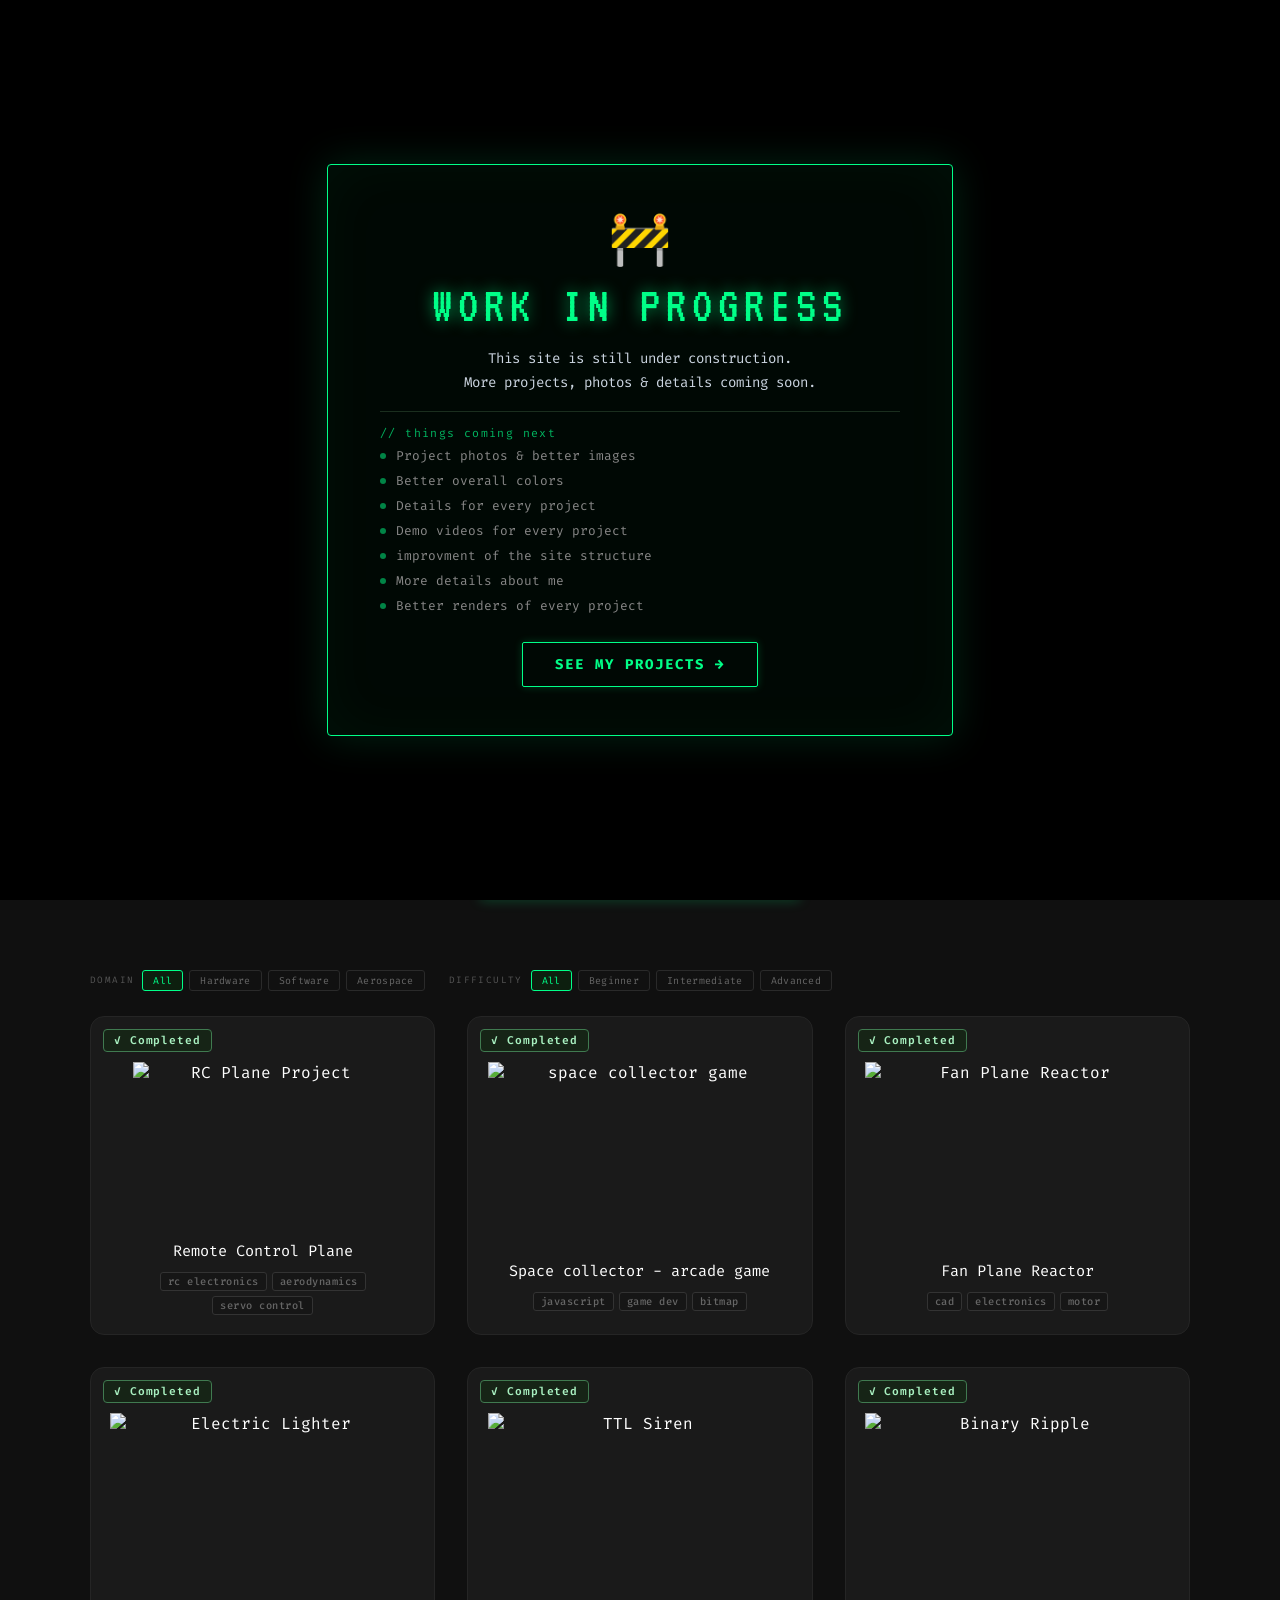
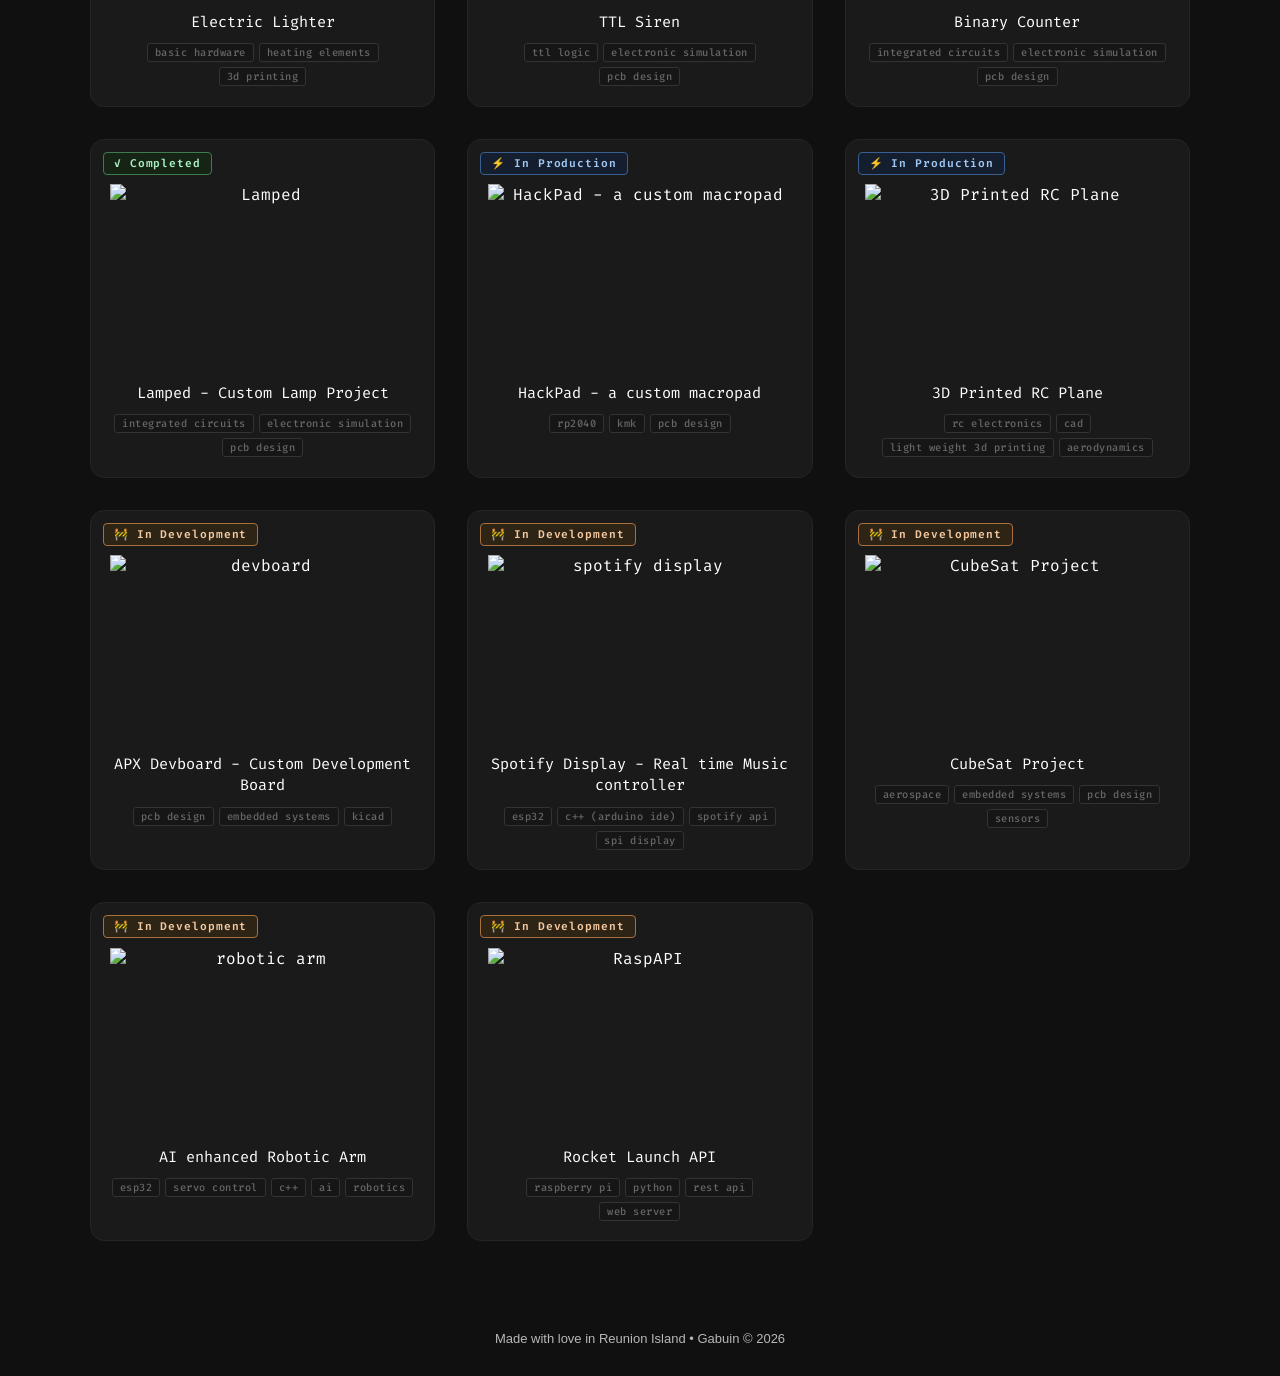
==== index.html @ acbdf1b4 "Add files via upload" ====
<!DOCTYPE html>
<html>
    <head>
        <link rel="icon" type="image/x-icon" href="/favicon.ico">
        <link rel="stylesheet" href="main.css">
        <meta charset="UTF-8">
        <meta name="viewport" content="width=device-width, initial-scale=1.0">
        <title>GABIN TAVERNIER</title>
    </head>
    <body>

        <!-- Binary background effect -->
        <canvas id="binary-canvas"></canvas>

        <!-- Full-page WIP splash -->
        <div id="wip-splash">
            <canvas id="wip-canvas"></canvas>
            <div id="wip-splash-inner">
                <div class="wip-splash-card">
                    <div class="wip-splash-icons">🚧</div>
                    <h1 class="wip-splash-title">Work in progress</h1>
                    <p class="wip-splash-sub" data-i18n="wip-sub">This site is still under construction.<br>More projects, photos &amp; details coming soon.</p>

                    <div id="wip-roadmap">
                        <p class="wip-roadmap-label" data-i18n="wip-roadmap-label">// things coming next</p>
                        <ul class="wip-roadmap-list">
                            <li><span class="wip-roadmap-dot"></span><span data-i18n="wip-r1">Project photos &amp; better images</span></li>
                            <li><span class="wip-roadmap-dot"></span><span data-i18n="wip-r2">Better overall colors</span></li>
                            <li><span class="wip-roadmap-dot"></span><span data-i18n="wip-r3">Details for every project</span></li>
                            <li><span class="wip-roadmap-dot"></span><span data-i18n="wip-r4">Demo videos for every project</span></li>
                            <li><span class="wip-roadmap-dot"></span><span data-i18n="wip-r5">Improvement of the site structure</span></li>
                            <li><span class="wip-roadmap-dot"></span><span data-i18n="wip-r6">More details about me</span></li>
                            <li><span class="wip-roadmap-dot"></span><span data-i18n="wip-r7">Better renders of every project</span></li>
                        </ul>
                    </div>

                    <button id="wip-enter-btn" data-i18n="wip-enter" onclick="document.getElementById('wip-splash').style.display='none'">Enter anyway &rarr;</button>
                </div>
            </div>
        </div>
        <div id="header">
            <!-- Desktop nav -->
            <span id="nav-logo">GABIN TAVERNIER</span>
            <nav id="nav-desktop">
                <a href="index.html" class="nav-link active" data-i18n="nav-projects">Projects</a>
                <a href="about.html" class="nav-link" data-i18n="nav-about">About</a>
                <a href="skills.html" class="nav-link" data-i18n="nav-skills">Skills</a>
            </nav>
            <div id="contact-btn-wrap">
                <a href="contact.html"><button id="contact-btn" data-i18n="nav-contact">Contact</button></a>
                <button class="lang-btn">FR</button>
            </div>
            <!-- Mobile only -->
            <button id="hamburger" aria-label="Menu">
                <span></span>
                <span></span>
                <span></span>
            </button>
            <h1 id="name"> <div>GABIN TAVERNIER</div> </h1>
            <h3 id="description" data-i18n="mobile-subtitle"> Student • Maker • Aerospace Enthusiast </h3>
            <nav id="nav-dropdown">
                <a href="index.html" class="nav-link active" data-i18n="nav-projects">Projects</a>
                <a href="about.html" class="nav-link" data-i18n="nav-about">About</a>
                <a href="skills.html" class="nav-link" data-i18n="nav-skills">Skills</a>
                <a href="contact.html" class="nav-link" data-i18n="nav-contact">Contact</a>
                <button class="lang-btn lang-btn-mobile">FR</button>
            </nav>
        </div>

        <!-- Hero section -->
        <div id="hero">
            <div id="hero-text">
                <span class="greeting" data-i18n="greeting">Hi, I'm</span>
                <h1>Gabin Tavernier</h1>
                <span class="subtitle" data-i18n="hero-subtitle">Student &bull; Maker &bull; Aerospace Enthusiast</span>
            </div>
            <img src="images/prayge.png" alt="me" />
        </div>

        <div id="scroll-down" onclick="document.getElementById('projects').scrollIntoView({behavior:'smooth'})" style="cursor:pointer;">
            <span data-i18n="scroll-down-txt">scroll down</span>
            <svg width="18" height="18" viewBox="0 0 24 24" fill="none" stroke="currentColor" stroke-width="2" stroke-linecap="round" stroke-linejoin="round"><polyline points="6 9 12 15 18 9"/></svg>
        </div>

        <h2 id="projects" data-i18n="projects-title">MY PROJECTS</h2>

        <div id="project-filters">
            <div class="filter-group">
                <span class="filter-label" data-i18n="filter-domain">Domain</span>
                <button class="filter-btn active" data-filter="domain" data-value="all" data-i18n="filter-all">All</button>
                <button class="filter-btn" data-filter="domain" data-value="hardware" data-i18n="filter-hardware">Hardware</button>
                <button class="filter-btn" data-filter="domain" data-value="software" data-i18n="filter-software">Software</button>
                <button class="filter-btn" data-filter="domain" data-value="aerospace" data-i18n="filter-aerospace">Aerospace</button>
            </div>
            <div class="filter-group">
                <span class="filter-label" data-i18n="filter-difficulty">Difficulty</span>
                <button class="filter-btn active" data-filter="difficulty" data-value="all" data-i18n="filter-all">All</button>
                <button class="filter-btn" data-filter="difficulty" data-value="beginner" data-i18n="filter-beginner">Beginner</button>
                <button class="filter-btn" data-filter="difficulty" data-value="intermediate" data-i18n="filter-inter">Intermediate</button>
                <button class="filter-btn" data-filter="difficulty" data-value="advanced" data-i18n="filter-advanced">Advanced</button>
            </div>
        </div>

        <div class="projects-grid">
            <!-- ✓ Completed -->
            <div class="project rc-plane-card" data-key="rc-plane">
                <span class="done-badge" data-i18n="badge-done">✓ Completed</span>
                <img src="images/gabin rc plane.png" alt="RC Plane Project" width="200" height="200" />
                <p data-i18n="proj-rc-plane">Remote Control Plane</p>
            </div>
            <div class="project space-collector" data-key="space-collector">
                <span class="done-badge" data-i18n="badge-done">✓ Completed</span>
                <img src="images/sprig.png" alt="space collector game" width="300" height="200" />
                <p data-i18n="proj-space">Space collector - arcade game</p>
            </div>
            <div class="project" data-key="fan-reactor">
                <span class="done-badge" data-i18n="badge-done">✓ Completed</span>
                <img src="images/fan plane reactor.png" alt="Fan Plane Reactor" width="200" height="200" />
                <p data-i18n="proj-fan">Fan Plane Reactor</p>
            </div>
            <div class="project electric-lighter" data-key="electric-lighter">
                <span class="done-badge" data-i18n="badge-done">✓ Completed</span>
                <img src="images/el.png" alt="Electric Lighter" width="200" height="200" />
                <p data-i18n="proj-lighter">Electric Lighter</p>
            </div>
            <div class="project ttl-siren" data-key="ttl-siren">
                <span class="done-badge" data-i18n="badge-done">✓ Completed</span>
                <img src="images/TTL.png" alt="TTL Siren" width="200" height="200" />
                <p data-i18n="proj-ttl">TTL Siren</p>
            </div>
            <div class="project binary" data-key="binary">
                <span class="done-badge" data-i18n="badge-done">✓ Completed</span>
                <img src="images/binary.png" alt="Binary Ripple" width="200" height="200" />
                <p data-i18n="proj-binary">Binary Ripple</p>
            </div>
            <div class="project lamped" data-key="lamped">
                <span class="done-badge" data-i18n="badge-done">✓ Completed</span>
                <img src="images/LAMPED.png" alt="Lamped" width="200" height="200" />
                <p data-i18n="proj-lamped">Lamped</p>
            </div>
            <!-- ⚡ In Production -->
            <div class="project hackpad" data-key="hackpad">
                <span class="prod-badge" data-i18n="badge-prod">⚡ In Production</span>
                <img src="images/rendu hackpad rbg.png" alt="HackPad - a custom macropad" width="230" height="160" />
                <p data-i18n="proj-hackpad">HackPad - a custom macropad</p>
            </div>
            <div class="project rc-plane-3d" data-key="3d-rc-plane">
                <span class="prod-badge" data-i18n="badge-prod">⚡ In Production</span>
                <img src="images/3D plane.png" alt="3D Printed RC Plane" width="200" height="200" />
                <p data-i18n="proj-3dplane">3D Printed RC Plane</p>
            </div>
            <!-- 🚧 In Development -->
            <div class="project devboard" data-key="apx-devboard">
                <span class="wip-badge" data-i18n="badge-wip">🚧 In Development</span>
                <img src="images/devboard.png" alt="devboard" width="220" height="150" />
                <p data-i18n="proj-devboard">APX Devboard - Custom Development Board</p>
            </div>
            <div class="project display" data-key="spotify-display">
                <span class="wip-badge" data-i18n="badge-wip">🚧 In Development</span>
                <img src="images/display.png" alt="spotify display" width="250" height="160" />
                <p data-i18n="proj-display">Spotify Display - Real time Music controller</p>
            </div>
            <div class="project cubesat" data-key="cubesat">
                <span class="wip-badge" data-i18n="badge-wip">🚧 In Development</span>
                <img src="images/cubesat.png" alt="CubeSat Project" width="270" height="270" />
                <p data-i18n="proj-cubesat">CubeSat Project</p>
            </div>
            <div class="project robotic-arm" data-key="robotic-arm">
                <span class="wip-badge" data-i18n="badge-wip">🚧 In Development</span>
                <img src="images/arm.png" alt="robotic arm" width="200" height="200" />
                <p data-i18n="proj-robotic-arm">AI enhanced Robotic Arm</p>
            </div>
            <div class="project raspapi" data-key="launch-api">
                <span class="wip-badge" data-i18n="badge-wip">🚧 In Development</span>
                <img src="images/raspapi.png" alt="RaspAPI" width="200" height="200" />
                <p data-i18n="proj-launchapi">Rocket Launch API</p>
            </div>
            

        </div>

        <!-- Fenêtre modale projet -->
        <div id="modal-bg" class="modal-bg" style="display:none;">
            <div class="modal" id="modal-content">
                <button class="modal-close" id="modal-close" aria-label="Fermer">&times;</button>
                <div id="modal-body">
                    <!-- Le contenu du projet s'affichera ici -->
                </div>
            </div>
        </div>

       <script src="script.js" defer></script> 
<footer style="
  margin-top: 60px;
  padding: 30px 20px;
  text-align: center;
  font-family: -apple-system, BlinkMacSystemFont, 'Segoe UI', sans-serif;
  font-size: 13px;
  color: rgba(255, 255, 255, 0.7);
">
  <p style="margin: 0;">
    Made with love in Reunion Island • Gabuin © 2026
  </p>
</footer>
    </body>
</html>
---- main.css ----
@import url('https://fonts.googleapis.com/css2?family=VT323&family=Fira+Code:wght@300..700&family=Share+Tech+Mono&display=swap');

/* ── Blinking cursor effect ── */
@keyframes blink {
    0%, 100% { opacity: 1; }
    50%       { opacity: 0; }
}

#hero-text .greeting::after {
    content: '_';
    display: inline-block;
    color: #00ff88;
    animation: blink 1.1s step-end infinite;
    margin-left: 2px;
}

html {
    margin: 0;
    padding: 0;
}

#binary-canvas {
    position: fixed;
    inset: 0;
    width: 100%;
    height: 100%;
    pointer-events: none;
    z-index: -1;
}

/* ── WIP Full-page Splash ── */
#wip-splash {
    position: fixed;
    inset: 0;
    z-index: 9999;
    background: #000000;
    display: flex;
    align-items: center;
    justify-content: center;
    overflow: hidden;
}

#wip-canvas {
    position: absolute;
    inset: 0;
    width: 100%;
    height: 100%;
    opacity: 0.35;
    pointer-events: none;
}

#wip-splash-inner {
    width: 100%;
    height: 100%;
    display: flex;
    align-items: center;
    justify-content: center;
    position: relative;
    z-index: 1;
}

.wip-splash-card {
    background: rgba(0, 10, 5, 0.88);
    border: 1px solid #00ff88;
    border-radius: 4px;
    padding: 48px 52px;
    max-width: 520px;
    width: 88vw;
    text-align: center;
    box-shadow: 0 0 40px rgba(0, 255, 136, 0.15), inset 0 0 60px rgba(0, 255, 136, 0.04);
    display: flex;
    flex-direction: column;
    align-items: center;
    gap: 16px;
    margin: auto;
}

.wip-splash-icons {
    font-size: 3.2rem;
    line-height: 1;
}

.wip-splash-title {
    font-family: 'VT323', monospace;
    font-size: 3.2rem;
    font-weight: 400;
    color: #00ff88;
    text-transform: uppercase;
    letter-spacing: 6px;
    margin: 0;
    text-shadow: 0 0 16px rgba(0, 255, 136, 0.6);
}

.wip-splash-sub {
    font-family: 'Fira Code', monospace;
    font-size: 0.88rem;
    color: #cbd5e1;
    line-height: 1.7;
    margin: 0;
}

#wip-enter-btn {
    margin-top: 12px;
    padding: 12px 32px;
    background: transparent;
    color: #00ff88;
    border: 1px solid #00ff88;
    border-radius: 2px;
    font-family: 'Fira Code', monospace;
    font-size: 0.88rem;
    font-weight: 700;
    cursor: pointer;
    letter-spacing: 2px;
    text-transform: uppercase;
    transition: background 0.15s, color 0.15s, box-shadow 0.15s;
    box-shadow: 0 0 8px rgba(0, 255, 136, 0.2);
}


#wip-enter-btn:hover {
    background: rgba(0, 255, 136, 0.1);
    box-shadow: 0 0 16px rgba(0, 255, 136, 0.4);
}

#wip-roadmap-btn {
    background: transparent;
    color: #444444;
    border: none;
    font-family: 'Fira Code', monospace;
    font-size: 0.78rem;
    cursor: pointer;
    letter-spacing: 0.05em;
    padding: 0;
    transition: color 0.15s;
}

#wip-roadmap-btn:hover {
    color: #00ff88;
}

#wip-roadmap {
    display: block;
    width: 100%;
    border-top: 1px solid #1a2e1e;
    padding-top: 14px;
}

.wip-roadmap-list {
    list-style: none;
    padding: 0;
    margin: 0;
    text-align: left;
    display: flex;
    flex-direction: column;
    gap: 8px;
}

.wip-roadmap-label {
    font-family: 'Fira Code', monospace;
    font-size: 0.72rem;
    color: #00ff88;
    letter-spacing: 0.12em;
    margin: 0 0 6px;
    text-align: left;
    width: 100%;
    opacity: 0.7;
}

.wip-roadmap-list li {
    font-family: 'Fira Code', monospace;
    font-size: 0.8rem;
    color: #888888;
    display: flex;
    align-items: center;
    gap: 10px;
}

.wip-roadmap-dot {
    width: 6px;
    height: 6px;
    border-radius: 50%;
    background: #00ff88;
    opacity: 0.5;
    flex-shrink: 0;
}

/* Legend button */
#legend-btn {
    position: fixed;
    bottom: 20px;
    right: 20px;
    width: 36px;
    height: 36px;
    border-radius: 50%;
    background: #2a2a2a;
    color: #fff;
    font-size: 1rem;
    font-weight: 700;
    border: none;
    cursor: pointer;
    box-shadow: 0 4px 12px rgba(0, 0, 0, 0.4);
    z-index: 100;
    transition: background 0.2s;
}

#legend-btn:hover {
    background: #333333;
}

#legend-popup {
    display: none;
    position: fixed;
    bottom: 66px;
    right: 20px;
    background: #1a1a1a;
    border-radius: 12px;
    box-shadow: 0 8px 24px rgba(0,0,0,0.6);
    padding: 14px 18px;
    z-index: 100;
    text-align: left;
    min-width: 230px;
    border: 1px solid #2a2a2a;
}

#legend-popup.open {
    display: block;
}

#legend-popup p {
    margin: 6px 0;
    display: flex;
    align-items: center;
    gap: 10px;
    color: #cccccc;
    font-size: 0.88rem;
    font-weight: 500;
}

#legend-popup .done-badge,
#legend-popup .prod-badge,
#legend-popup .wip-badge,
#modal-body .done-badge,
#modal-body .prod-badge,
#modal-body .wip-badge {
    position: static;
    box-shadow: none;
    flex-shrink: 0;
}

body {
    text-align: center;
    background: #101010;
    color: #ffffff;
    min-height: 100vh;
    margin: 0;
    padding-top: 80px;
    box-sizing: border-box;
    font-family: 'Fira Code', 'Courier New', monospace;
}

h1 {
    color: #ffffff;
    margin: 0;
    padding: 0;
    font-family: 'VT323', monospace;
    font-weight: 700;
    letter-spacing: -0.5px;
    font-size: 1.7rem;
}

#links {
    color: #aaaaaa;
    font-size: 0.95rem;
    text-align: center;
    margin: 0 15px;
    font-weight: 500;
}

#coming {
    color: #666666;
}

ul {
    list-style-position: outside;
    margin: 0 auto;
    width: fit-content;
}

#links a {
    margin: 0 16px;
    text-decoration: none;
    color: #aaaaaa;
    transition: color 0.2s;
    font-weight: 500;
}

#links a:hover {
    color: #ffffff;
}

#name {
    line-height: 1;
    margin: 0;
    padding: 8px 0 0 0;
    color: #00ff88;
    font-family: 'VT323', monospace;
    font-weight: 700;
    font-size: 1.5rem;
    letter-spacing: -1px;
    display: none;
    text-shadow: 0 0 8px rgba(0, 255, 136, 0.4);
}

#description {
    margin-top: 0.2em;
    margin-bottom: 0.3em;
    color: #888888;
    font-weight: 500;
    font-size: 0.95rem;
    display: none;
}

#projects {
    line-height: 1.5;
    margin-top: 0.4em;
    margin-bottom: 0.8em;
    color: #00ff88;
    font-weight: 400;
    font-size: 4rem;
    font-family: 'VT323', monospace;
    letter-spacing: 3px;
    text-decoration: underline;
    text-shadow: 0 0 12px rgba(0, 255, 136, 0.3);
    text-align: center;
    width: 100%;
    position: relative;
    z-index: 2;
}

#bottom {
    position: fixed;
    bottom: 0;
    left: 0;
    right: 0;
    background: #101010;
    z-index: 10;
    padding: 10px 0;
    box-shadow: 0 -2px 10px rgba(0, 0, 0, 0.4);
    border-top: 1px solid #1e1e1e;
}

#header {
    position: fixed;
    top: 0;
    left: 0;
    right: 0;
    width: 100%;
    z-index: 10;
    background: #101010;
    border-bottom: 1px solid #1e1e1e;
    display: flex;
    align-items: center;
    justify-content: space-between;
    padding: 14px 60px;
    box-sizing: border-box;
}

/* Hamburger button — mobile only */
#hamburger {
    display: none;
    position: absolute;
    top: 50%;
    left: 18px;
    transform: translateY(-50%);
    background: none;
    border: none;
    cursor: pointer;
    flex-direction: column;
    gap: 5px;
    padding: 6px;
    z-index: 20;
    border-radius: 6px;
    transition: background 0.2s;
}

#hamburger:hover {
    background: rgba(255, 255, 255, 0.08);
}

#hamburger span {
    display: block;
    width: 22px;
    height: 2.5px;
    background: #ffffff;
    border-radius: 2px;
    transition: transform 0.25s, opacity 0.2s;
}

/* Hamburger animation when open */
#hamburger.open span:nth-child(1) {
    transform: translateY(7.5px) rotate(45deg);
}

#hamburger.open span:nth-child(2) {
    opacity: 0;
}

#hamburger.open span:nth-child(3) {
    transform: translateY(-7.5px) rotate(-45deg);
}

/* Dropdown menu */
#nav-dropdown {
    display: none;
    flex-direction: column;
    position: absolute;
    top: 100%;
    left: 12px;
    background: #1a1a1a;
    border-radius: 10px;
    box-shadow: 0 8px 24px rgba(0, 0, 0, 0.6);
    padding: 8px 0;
    min-width: 180px;
    z-index: 30;
    border: 1px solid #2a2a2a;
}

#nav-dropdown.open {
    display: flex;
}

.nav-link {
    text-decoration: none;
    color: #aaaaaa;
    font-weight: 500;
    font-size: 0.9rem;
    padding: 10px 20px;
    transition: background 0.2s, color 0.2s;
    font-family: 'Fira Code', monospace;
}

.nav-link:hover {
    background: rgba(255, 255, 255, 0.06);
    color: #ffffff;
}

.nav-link.active {
    background: rgba(255, 255, 255, 0.06);
    color: #ffffff;
    font-weight: 700;
}

/* Page content (about, contact) */
.page-content {
    max-width: 1100px;
    margin: 0 auto;
    padding: 2rem 2.5rem;
}

.about-section {
    text-align: left;
    color: #cccccc;
    font-size: 1.05rem;
    line-height: 1.7;
}

.about-section a {
    color: #7dd3fc;
    text-decoration: none;
    font-weight: 500;
}

.about-section a:hover {
    text-decoration: underline;
}

.contact-list {
    list-style: none;
    padding: 0;
    text-align: left;
}

.contact-list li {
    margin-bottom: 0.8em;
    font-size: 1.05rem;
    color: #cccccc;
}

.projects-grid {
    display: grid;
    grid-template-columns: repeat(auto-fill, minmax(280px, 1fr));
    gap: 2rem;
    margin: 20px auto;
    max-width: 1100px;
    padding: 0 2rem;
    align-items: stretch;
    position: relative;
    z-index: 2;
}

/* ── Project filters ── */
#project-filters {
    display: flex;
    flex-wrap: wrap;
    gap: 14px 24px;
    margin: 0 auto 1.6rem;
    max-width: 1100px;
    padding: 0 2rem;
    align-items: center;
    position: relative;
    z-index: 2;
}

.filter-group {
    display: flex;
    align-items: center;
    gap: 6px;
    flex-wrap: wrap;
}

.filter-label {
    font-size: 0.58rem;
    text-transform: uppercase;
    letter-spacing: 0.15em;
    color: #555;
    font-family: 'Fira Code', monospace;
    margin-right: 2px;
    flex-shrink: 0;
}

.filter-btn {
    font-family: 'Fira Code', monospace;
    font-size: 0.62rem;
    padding: 3px 10px;
    border-radius: 3px;
    border: 1px solid #2a2a2a;
    background: #111;
    color: #666;
    cursor: pointer;
    transition: background 0.15s, color 0.15s, border-color 0.15s;
    letter-spacing: 0.3px;
}

.filter-btn:hover {
    background: #1a1a1a;
    color: #aaa;
    border-color: #444;
}

.filter-btn.active {
    background: #0d1f0f;
    color: #00ff88;
    border-color: #00ff88;
}

.project.hidden-by-filter {
    display: none;
}

@media (max-width: 600px) {
    .projects-grid {
        padding: 0 1rem;
    }
    
    #name {
        font-size: 2rem;
    }
    
    #projects {
        font-size: 1.5rem;
    }
}

.project {
    display: flex;
    flex-direction: column;
    align-items: center;
    text-align: center;
    width: 100%;
    background: #1a1a1a;
    padding: 1.2rem;
    padding-top: 2.8rem;
    border-radius: 14px;
    transition: all 0.2s ease;
    cursor: pointer;
    border: 1px solid #252525;
    box-sizing: border-box;
    position: relative;
}

.project:hover {
    transform: translateY(-4px);
    background: #212121;
    border-color: #333333;
}

.wip-badge {
    position: absolute;
    top: 12px;
    left: 12px;
    background: #2e2416;
    color: #f5c9a0;
    border: 1px solid #a87040;
    font-size: 0.7rem;
    font-weight: 600;
    padding: 3px 10px;
    border-radius: 4px;
    letter-spacing: 0.08em;
    font-family: 'Fira Code', monospace;
    pointer-events: none;
}

.done-badge {
    position: absolute;
    top: 12px;
    left: 12px;
    background: #162416;
    color: #a8f0c0;
    border: 1px solid #407a50;
    font-size: 0.7rem;
    font-weight: 600;
    padding: 3px 10px;
    border-radius: 4px;
    letter-spacing: 0.08em;
    font-family: 'Fira Code', monospace;
    pointer-events: none;
}

.prod-badge {
    position: absolute;
    top: 12px;
    left: 12px;
    background: #141e2e;
    color: #a0c8f5;
    border: 1px solid #3a6090;
    font-size: 0.7rem;
    font-weight: 600;
    padding: 3px 10px;
    border-radius: 4px;
    letter-spacing: 0.08em;
    font-family: 'Fira Code', monospace;
    pointer-events: none;
}

.project img {
    display: block;
    margin-left: auto;
    margin-right: auto;
    margin-top: 0;
    margin-bottom: 0.8rem;
    width: 100%;
    height: 180px;
    object-fit: contain;
    object-position: center center;
    transition: transform 0.2s ease;
}

.rc-plane-card img {
    width: 85%;
    height: 160px;
}

.project p {
    font-size: 0.88rem;
    font-weight: 400;
    color: #ffffff;
    margin: 6px 0 0;
    line-height: 1.4;
    font-family: 'Fira Code', monospace;
}

.project:hover img {
    transform: scale(1.05);
}

.project h3 {
    font-size: 1.1rem;
    font-weight: 600;
    color: #ffffff;
    margin: 0;
    font-family: 'Fira Code', monospace;
}

.project p {
    font-size: 0.95rem;
    font-weight: 400;
    color: #ffffff;
    margin: 6px 0 0;
    line-height: 1.4;
    font-family: 'Fira Code', monospace;
}

.proj-subtitle {
    display: block;
    font-size: 0.6rem;
    color: #555;
    font-family: 'Fira Code', monospace;
    margin-top: 4px;
    letter-spacing: 0.3px;
    line-height: 1.5;
}

/* Style de la modale */
.modal-bg {
    position: fixed;
    top: 0;
    left: 0;
    right: 0;
    bottom: 0;
    background: rgba(0, 0, 0, 0.5);
    z-index: 1000;
    display: flex;
    align-items: center;
    justify-content: center;
    transition: opacity 0.2s;
}

.modal {
    background: #1a1a1a;
    border-radius: 18px;
    box-shadow: 0 8px 48px rgba(0, 0, 0, 0.8);
    padding: 32px 28px;
    max-width: 480px;
    width: 92vw;
    max-height: 82vh;
    overflow: auto;
    position: relative;
    min-width: 280px;
    border: 1px solid #2a2a2a;
    text-align: center;
}

#modal-body h2 {
    font-family: 'VT323', monospace;
    font-size: 2rem;
    font-weight: 400;
    color: #00ff88;
    margin: 8px 0 12px;
    line-height: 1.3;
    letter-spacing: 2px;
}

#modal-body p {
    font-family: 'Fira Code', monospace;
    font-size: 0.92rem;
    color: #aaaaaa;
    line-height: 1.75;
    margin: 0 0 4px;
}

.modal-close {
    position: absolute;
    top: 12px;
    right: 18px;
    font-size: 2rem;
    color: #b32121;
    background: none;
    border: none;
    cursor: pointer;
    z-index: 10;
    transition: color 0.15s;
}

.modal-close:hover {
    color: #772626;
}

/* ── Skills page ── */
.skills-grid {
    display: grid;
    grid-template-columns: repeat(auto-fill, minmax(280px, 1fr));
    gap: 24px;
    margin-top: 2.5rem;
    max-width: 1100px;
    margin-left: auto;
    margin-right: auto;
}

.skills-row {
    display: contents;
}

.skill-card {
    --accent: #666;
    background: #131313;
    border: 1px solid #222;
    border-top: 3px solid var(--accent);
    border-radius: 12px;
    padding: 1.8rem 2rem 1.6rem;
    text-align: left;
    position: relative;
    transition: transform 0.2s ease, border-color 0.2s ease, box-shadow 0.2s ease;
}

.skill-card:hover {
    transform: translateY(-4px);
    border-color: var(--accent);
    box-shadow: 0 8px 32px rgba(0, 0, 0, 0.5), 0 0 20px color-mix(in srgb, var(--accent) 15%, transparent);
}

.skill-card-icon {
    font-size: 1.6rem;
    margin-bottom: 8px;
    line-height: 1;
}

.skill-card-title {
    font-family: 'VT323', monospace;
    font-size: 1.6rem;
    letter-spacing: 2px;
    color: var(--accent);
    margin-bottom: 6px;
}

.skill-card-subtitle {
    font-family: 'Fira Code', monospace;
    font-size: 0.62rem;
    color: #555;
    letter-spacing: 0.06em;
    margin-bottom: 18px;
}

.skill-section {
    display: flex;
    align-items: flex-start;
    gap: 14px;
    margin-top: 18px;
}

.skill-section-label {
    font-size: 0.56rem;
    text-transform: uppercase;
    letter-spacing: 0.15em;
    color: #555;
    min-width: 72px;
    padding-top: 4px;
    font-family: 'Fira Code', monospace;
    flex-shrink: 0;
}

.skill-card .tags-list {
    justify-content: flex-start;
    margin-top: 0;
    gap: 7px;
    row-gap: 8px;
}

/* Per-card accent colors */
.skill-card--prog   { --accent: #818cf8; }
.skill-card--hw     { --accent: #34d399; }
.skill-card--pcb    { --accent: #38bdf8; }
.skill-card--soft   { --accent: #fbbf24; }
.skill-card--domain { --accent: #fb923c; }

/* Tags inside skill cards — colored per card */
.skill-card .tag {
    background: #1a1a1a;
    border-radius: 6px;
    font-size: 0.68rem;
    padding: 4px 10px;
    border: 1px solid #2a2a2a;
    color: #bbb;
    transition: border-color 0.15s, color 0.15s;
}

.skill-card:hover .tag {
    border-color: #333;
}

.skill-card--prog   .tag { background: #18173a; color: #a5b4fc; border-color: #2a2856; }
.skill-card--hw     .tag { background: #0c2a1f; color: #6ee7b7; border-color: #1a3d2e; }
.skill-card--pcb    .tag { background: #0c2038; color: #7dd3fc; border-color: #163050; }
.skill-card--soft   .tag { background: #2e2308; color: #fcd34d; border-color: #3d3010; }
.skill-card--domain .tag { background: #2c1a04; color: #fdba74; border-color: #3e260a; }

/* Gray tags inherit muted accent per card */
.skill-card--prog   .tag--gray { background: #14132e; color: #6366f1; border-color: #252350; }
.skill-card--hw     .tag--gray { background: #091e16; color: #34d399; border-color: #153528; }
.skill-card--pcb    .tag--gray { background: #091828; color: #38bdf8; border-color: #122640; }
.skill-card--soft   .tag--gray { background: #201904; color: #d97706; border-color: #33280a; }
.skill-card--domain .tag--gray { background: #201200; color: #f97316; border-color: #301d06; }

/* ── Tags ── */
.tags-list {
    display: flex;
    flex-wrap: wrap;
    gap: 5px;
    justify-content: center;
    margin-top: 10px;
}

#modal-body .tags-list {
    justify-content: center;
    margin-top: 12px;
    margin-bottom: 2px;
}

.tag {
    font-size: 0.65rem;
    font-weight: 500;
    padding: 2px 7px;
    border-radius: 3px;
    letter-spacing: 0.5px;
    white-space: nowrap;
    font-family: 'Fira Code', monospace;
    text-transform: lowercase;
}

.tag-lang   { background: #161616; border: 1px solid #333; color: #666; }
.tag-hw     { background: #161616; border: 1px solid #333; color: #666; }
.tag-fab    { background: #161616; border: 1px solid #333; color: #666; }
.tag-tool   { background: #161616; border: 1px solid #333; color: #666; }
.tag-domain { background: #161616; border: 1px solid #333; color: #666; }

/* ── Progress bar (in modal) ── */
.progress-section {
    margin-top: 16px;
    padding-top: 14px;
    border-top: 1px solid #2a2a2a;
}

.progress-label {
    display: flex;
    justify-content: center;
    gap: 8px;
    font-size: 0.82rem;
    font-weight: 600;
    color: #cccccc;
    margin-bottom: 6px;
    font-family: 'Fira Code', monospace;
}

.progress-pct {
    color: #7dd3fc;
    font-weight: 700;
}

.progress-track {
    width: 100%;
    height: 8px;
    background: #2a2a2a;
    border-radius: 99px;
    overflow: hidden;
}

.progress-fill {
    height: 100%;
    background: linear-gradient(90deg, #1c5a7c, #7dd3fc);
    border-radius: 99px;
    transition: width 0.6s ease;
}

.progress-steps {
    display: flex;
    flex-wrap: wrap;
    gap: 6px;
    margin-top: 10px;
    justify-content: center;
}

.progress-step {
    font-size: 0.70rem;
    font-weight: 600;
    padding: 3px 10px;
    border-radius: 12px;
    font-family: 'Fira Code', monospace;
}

.step-done    { background: #1a3020; color: #86efac; }
.step-current { background: #1c5a7c; color: #fff; }
.step-todo    { background: #2a2a2a; color: #666; }

/* ── Modal: images, video, links ── */
.modal-images {
    display: flex;
    flex-direction: column;
    gap: 0px;
    margin: 22px 0 4px;
    align-items: center;
}

.modal-thumb {
    width: auto;
    max-width: 100%;
    max-height: 360px;
    object-fit: cover;
    border-radius: 10px;
    border: none;
    box-shadow: none;
}

.modal-thumb-square {
    width: min(60vw, 300px);
    aspect-ratio: 1 / 1;
    object-position: center;
}

.modal-video {
    margin: 14px 0 4px;
    border-radius: 12px;
    overflow: hidden;
    background: #000;
    max-width: 100%;
}

.modal-video iframe,
.modal-video video {
    display: block;
    width: 100%;
    aspect-ratio: 16 / 9;
    border: none;
    border-radius: 12px;
}

.modal-video-portrait {
    max-width: 220px;
    margin-left: auto;
    margin-right: auto;
}

.modal-video-portrait iframe,
.modal-video-portrait video {
    aspect-ratio: 9 / 16;
}

.modal-links-section {
    display: flex;
    flex-wrap: wrap;
    justify-content: center;
    gap: 8px;
    margin: 14px 0 4px;
}

.modal-link {
    display: inline-flex;
    align-items: center;
    gap: 7px;
    font-size: 0.82rem;
    font-weight: 600;
    padding: 6px 14px;
    border-radius: 20px;
    text-decoration: none;
    transition: opacity 0.2s, transform 0.15s;
    font-family: 'Fira Code', monospace;
}

.modal-link:hover {
    opacity: 0.82;
    transform: translateY(-1px);
}

.modal-link-github {
    background: #1a1a2e;
    color: #fff;
}

.modal-link-hackclub {
    background: #ec3750;
    color: #fff;
}

/* ── Desktop nav elements ── */
#nav-logo {
    font-family: 'VT323', monospace;
    font-size: 26px;
    font-weight: 400;
    color: #00ff88;
    white-space: nowrap;
    letter-spacing: 2px;
    text-shadow: 0 0 8px rgba(0, 255, 136, 0.4);
}

#nav-desktop {
    display: flex;
    align-items: center;
    gap: 4px;
    margin-left: -80px;
}

#nav-desktop .nav-link {
    padding: 8px 16px;
    border-radius: 8px;
    font-size: 0.9rem;
}

#contact-btn-wrap {
    display: flex;
    align-items: center;
    gap: 10px;
}

#contact-btn-wrap a {
    text-decoration: none;
}

#contact-btn {
    background: #ffffff;
    color: #101010;
    border: none;
    border-radius: 24px;
    font-family: 'Fira Code', monospace;
    font-size: 0.88rem;
    font-weight: 600;
    padding: 8px 22px;
    cursor: pointer;
    transition: background 0.2s ease-in-out, transform 0.15s;
    white-space: nowrap;
}

.lang-btn {
    background: transparent;
    color: #00ff88;
    border: 1px solid #00ff88;
    border-radius: 4px;
    font-family: 'Fira Code', monospace;
    font-size: 0.78rem;
    font-weight: 600;
    padding: 5px 10px;
    cursor: pointer;
    letter-spacing: 0.05em;
    transition: background 0.15s, color 0.15s;
    white-space: nowrap;
}

.lang-btn:hover {
    background: #00ff88;
    color: #101010;
}

.lang-btn-mobile {
    margin-top: 4px;
    display: block;
    width: fit-content;
    margin-left: auto;
    margin-right: auto;
}

#contact-btn:hover {
    background: #e5e5e5;
    transform: translateY(-1px);
}

/* ── Hero section ── */
#hero {
    display: flex;
    align-items: center;
    justify-content: center;
    gap: 4rem;
    background: #1a1a1a;
    border-radius: 24px;
    padding: 2.5rem 3.5rem;
    margin: 3rem auto 0;
    max-width: 1100px;
    border: 1px solid #252525;
    box-sizing: border-box;
    min-height: 60vh;
    position: relative;
    z-index: 2;
}

#hero-text {
    text-align: left;
    flex: 1;
}

#hero-text .greeting {
    font-family: 'Fira Code', monospace;
    font-size: 0.9rem;
    color: #00ff88;
    margin: 0 0 0.4rem;
    display: block;
    letter-spacing: 0.05em;
}

#hero-text h1 {
    font-family: 'VT323', monospace;
    font-size: 5.5rem;
    font-weight: 400;
    color: #ffffff;
    margin: 0 0 0.4rem;
    line-height: 1;
    letter-spacing: 2px;
    display: block;
}

#hero-text .subtitle {
    font-family: 'Share Tech Mono', 'Fira Code', monospace;
    font-size: 0.95rem;
    color: #666666;
    margin: 0;
    display: block;
    letter-spacing: 0.05em;
}

/* ── Scroll down indicator ── */
@keyframes bounce {
    0%, 100% { transform: translateY(0); }
    50%       { transform: translateY(6px); }
}

#scroll-down {
    font-family: 'Fira Code', monospace;
    font-size: 0.85rem;
    color: #555555;
    letter-spacing: 0.25em;
    text-transform: uppercase;
    display: flex;
    flex-direction: column;
    align-items: center;
    gap: 8px;
    animation: bounce 2s ease-in-out infinite;
    user-select: none;
    padding: 2.5rem 0;
    max-width: 1100px;
    margin: 0 auto;
    position: relative;
    z-index: 2;
}

#scroll-down svg {
    width: 24px;
    height: 24px;
    color: #00ff88;
    opacity: 0.6;
}

#hero img {
    width: 220px;
    height: 220px;
    object-fit: contain;
    border-radius: 16px;
    background: #212121;
    padding: 12px;
    flex-shrink: 0;
}

/* ── Mobile overrides (≤768px) ── */
@media (max-width: 768px) {
    #header {
        display: block;
        padding: 10px 0;
        text-align: center;
    }

    #nav-logo,
    #nav-desktop,
    #contact-btn-wrap { display: none; }

    #hamburger { display: flex; }

    #name { display: block; }

    #hero {
        flex-direction: column;
        padding: 2rem 1.5rem;
        text-align: center;
    }

    #hero-text {
        text-align: center;
    }

    #hero-text h1 {
        font-size: 2.2rem;
    }

    #hero img {
        width: 160px;
        height: 160px;
    }

    #projects {
        font-size: 1.8rem;
    }

    .page-content {
        padding: 1.5rem 1.2rem;
    }
}
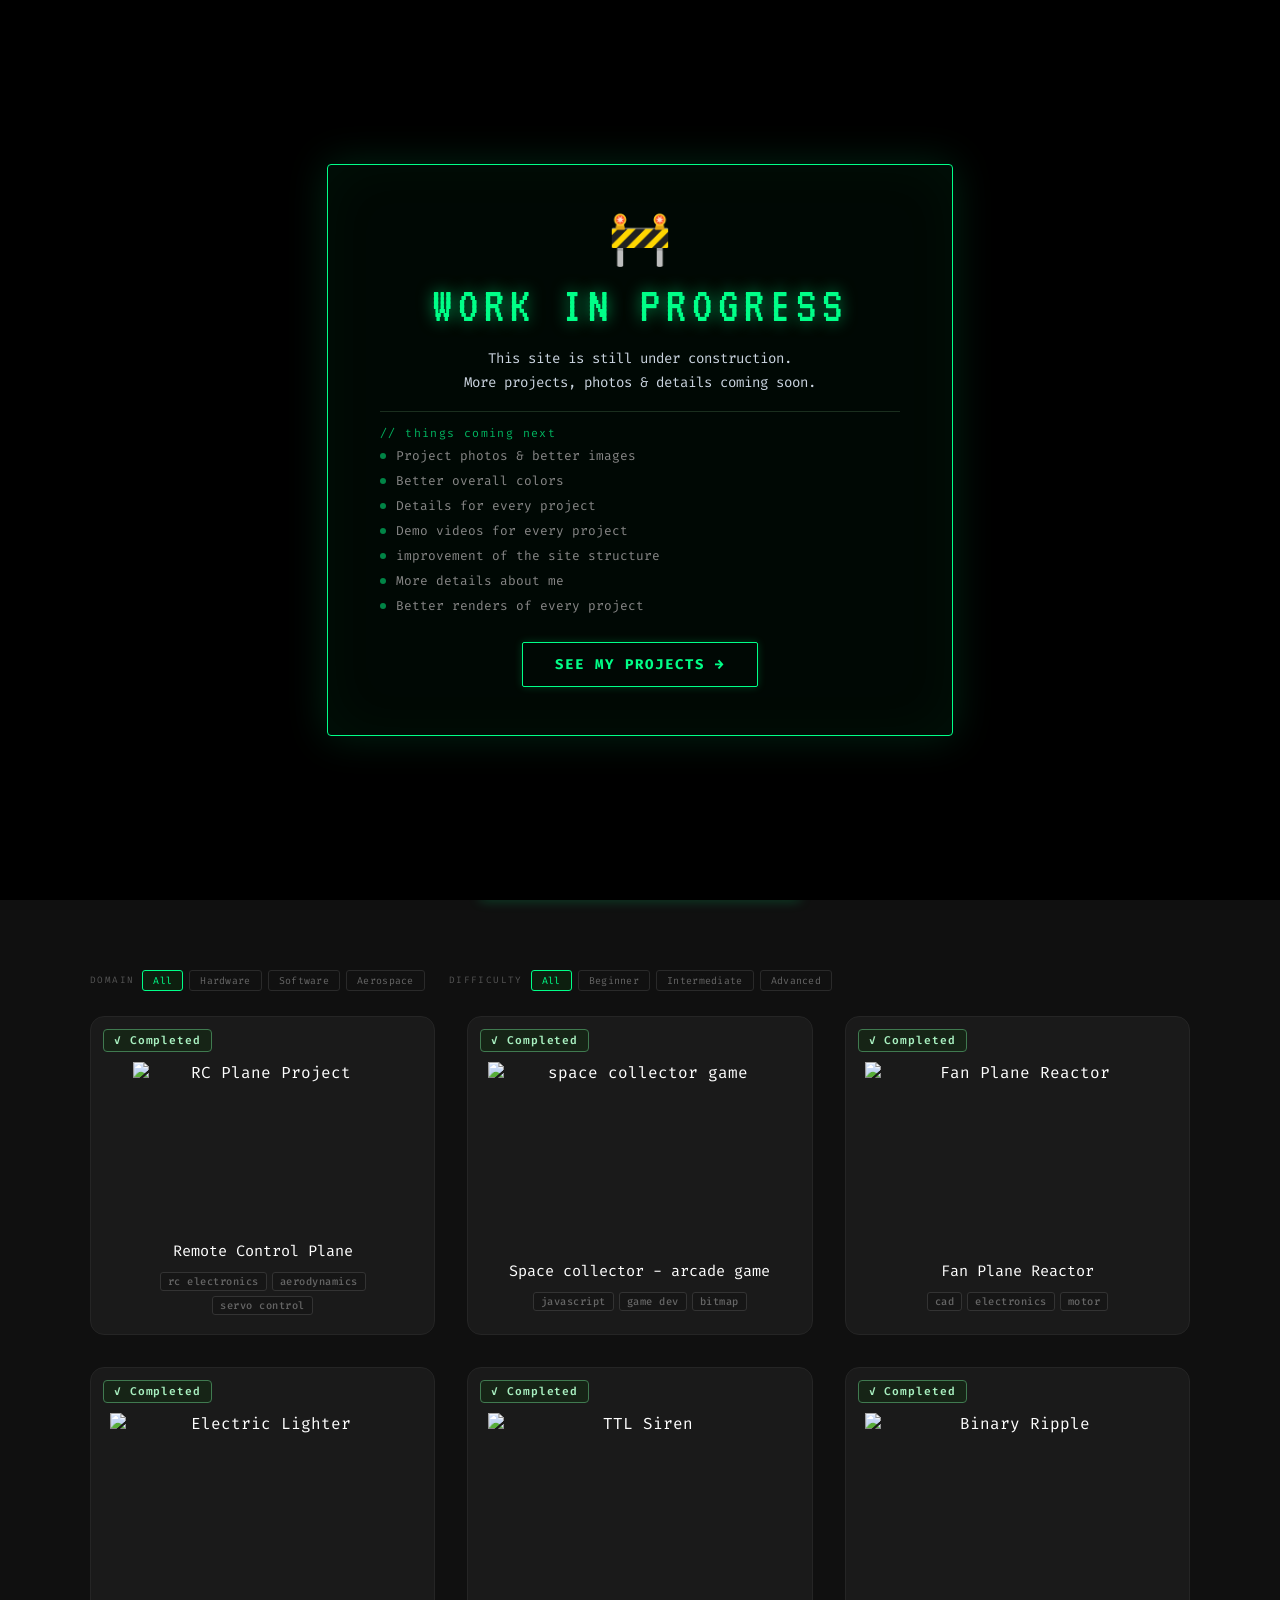
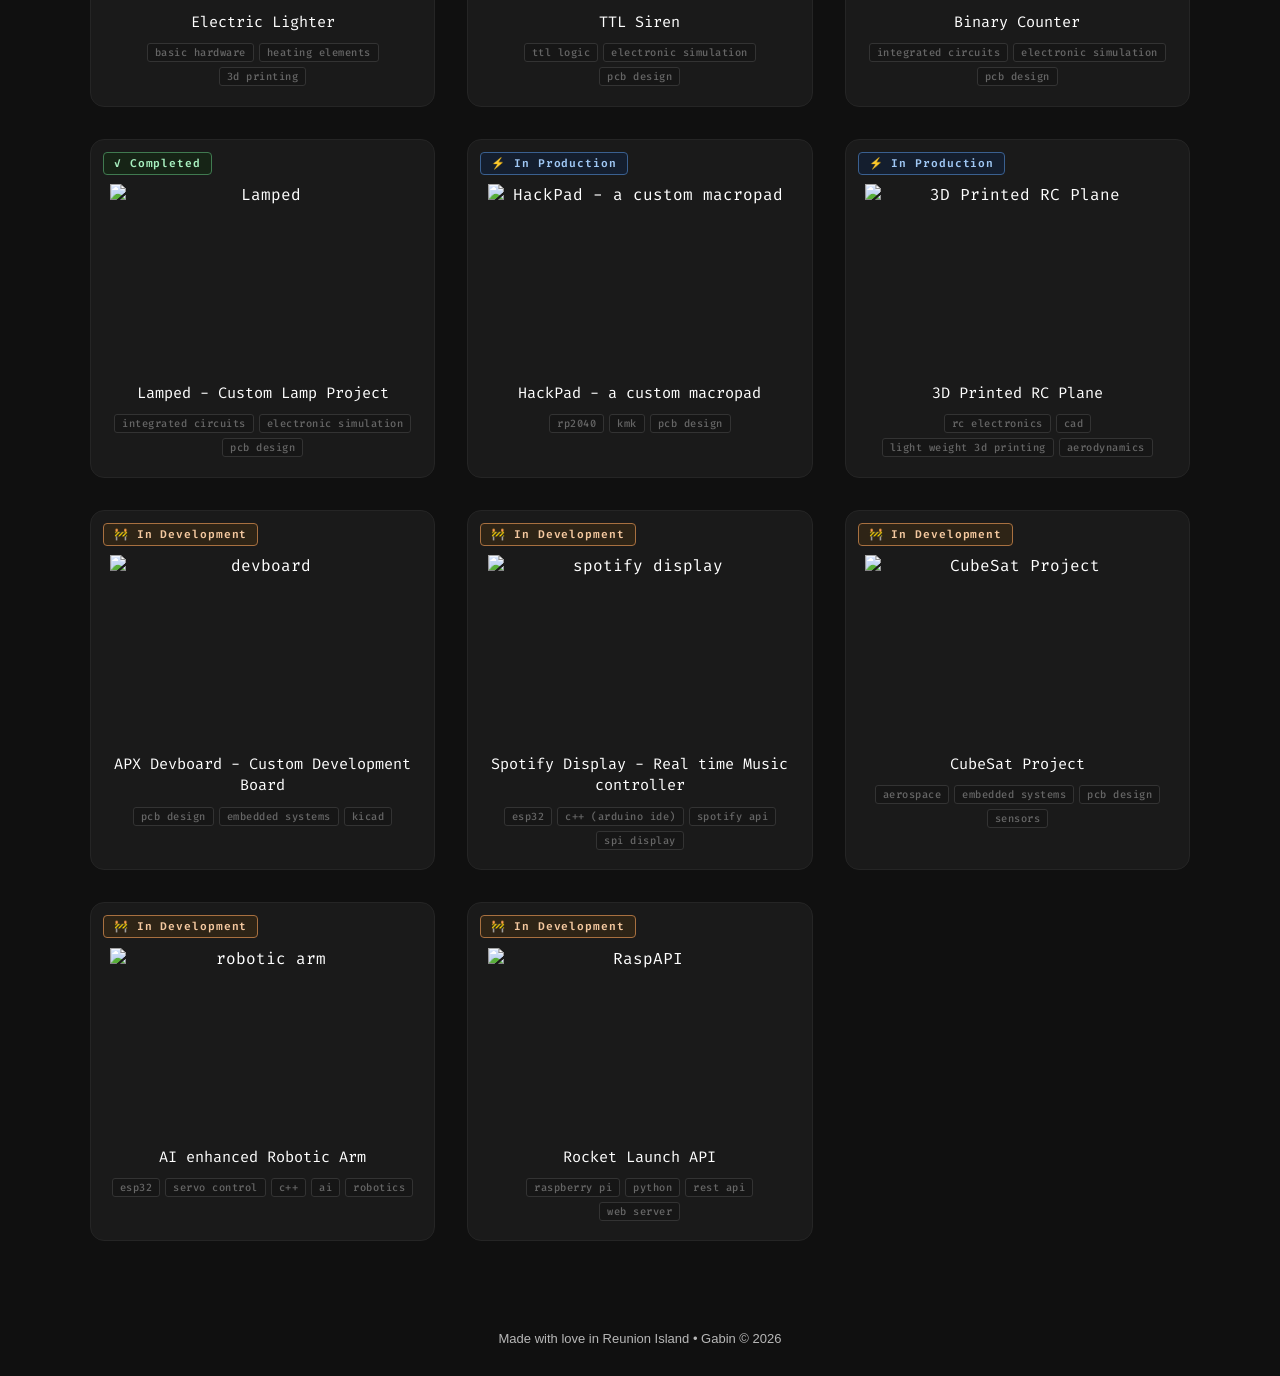
==== commit 533a3814: "style: professional polish for portfolio pages Agent-Logs-Url: https://github.com/Gabouin/website/se" ====
--- a/index.html
+++ b/index.html
@@ -1,12 +1,13 @@
 <!DOCTYPE html>
-<html>
-    <head>
-        <link rel="icon" type="image/x-icon" href="/favicon.ico">
-        <link rel="stylesheet" href="main.css">
-        <meta charset="UTF-8">
-        <meta name="viewport" content="width=device-width, initial-scale=1.0">
-        <title>GABIN TAVERNIER</title>
-    </head>
+<html lang="en">
+    <head>
+        <link rel="icon" type="image/x-icon" href="images/favicon.ico">
+        <link rel="stylesheet" href="main.css">
+        <meta charset="UTF-8">
+        <meta name="viewport" content="width=device-width, initial-scale=1.0">
+        <meta name="description" content="Portfolio of Gabin Tavernier — student maker focused on aerospace, electronics, and embedded projects.">
+        <title>GABIN TAVERNIER</title>
+    </head>
     <body>
 
         <!-- Binary background effect -->
@@ -77,7 +78,7 @@
             <img src="images/prayge.png" alt="me" />
         </div>
 
-        <div id="scroll-down" onclick="document.getElementById('projects').scrollIntoView({behavior:'smooth'})" style="cursor:pointer;">
+        <div id="scroll-down" onclick="document.getElementById('projects').scrollIntoView({behavior:'smooth'})">
             <span data-i18n="scroll-down-txt">scroll down</span>
             <svg width="18" height="18" viewBox="0 0 24 24" fill="none" stroke="currentColor" stroke-width="2" stroke-linecap="round" stroke-linejoin="round"><polyline points="6 9 12 15 18 9"/></svg>
         </div>
@@ -190,18 +191,9 @@
         </div>
 
        <script src="script.js" defer></script> 
-<footer style="
-  margin-top: 60px;
-  padding: 30px 20px;
-  text-align: center;
-  font-family: -apple-system, BlinkMacSystemFont, 'Segoe UI', sans-serif;
-  font-size: 13px;
-  color: rgba(255, 255, 255, 0.7);
-">
-  <p style="margin: 0;">
-    Made with love in Reunion Island • Gabuin © 2026
-  </p>
-</footer>
-    </body>
-</html>
+<footer class="site-footer">
+  <p>Made with love in Reunion Island • Gabin © 2026</p>
+</footer>
+    </body>
+</html>
 
--- a/main.css
+++ b/main.css
@@ -1136,10 +1136,15 @@
     margin-right: auto;
 }
 
-#contact-btn:hover {
-    background: #e5e5e5;
-    transform: translateY(-1px);
-}
+#contact-btn:hover {
+    background: #e5e5e5;
+    transform: translateY(-1px);
+}
+
+.contact-btn-active {
+    background: #2a2a2a !important;
+    color: #ffffff !important;
+}
 
 /* ── Hero section ── */
 #hero {
@@ -1199,7 +1204,7 @@
     50%       { transform: translateY(6px); }
 }
 
-#scroll-down {
+#scroll-down {
     font-family: 'Fira Code', monospace;
     font-size: 0.85rem;
     color: #555555;
@@ -1213,10 +1218,11 @@
     user-select: none;
     padding: 2.5rem 0;
     max-width: 1100px;
-    margin: 0 auto;
-    position: relative;
-    z-index: 2;
-}
+    margin: 0 auto;
+    position: relative;
+    z-index: 2;
+    cursor: pointer;
+}
 
 #scroll-down svg {
     width: 24px;
@@ -1236,7 +1242,7 @@
 }
 
 /* ── Mobile overrides (≤768px) ── */
-@media (max-width: 768px) {
+@media (max-width: 768px) {
     #header {
         display: block;
         padding: 10px 0;
@@ -1274,7 +1280,20 @@
         font-size: 1.8rem;
     }
 
-    .page-content {
-        padding: 1.5rem 1.2rem;
-    }
-}
+    .page-content {
+        padding: 1.5rem 1.2rem;
+    }
+}
+
+.site-footer {
+    margin-top: 60px;
+    padding: 30px 20px;
+    text-align: center;
+    font-family: -apple-system, BlinkMacSystemFont, "Segoe UI", sans-serif;
+    font-size: 13px;
+    color: rgba(255, 255, 255, 0.7);
+}
+
+.site-footer p {
+    margin: 0;
+}
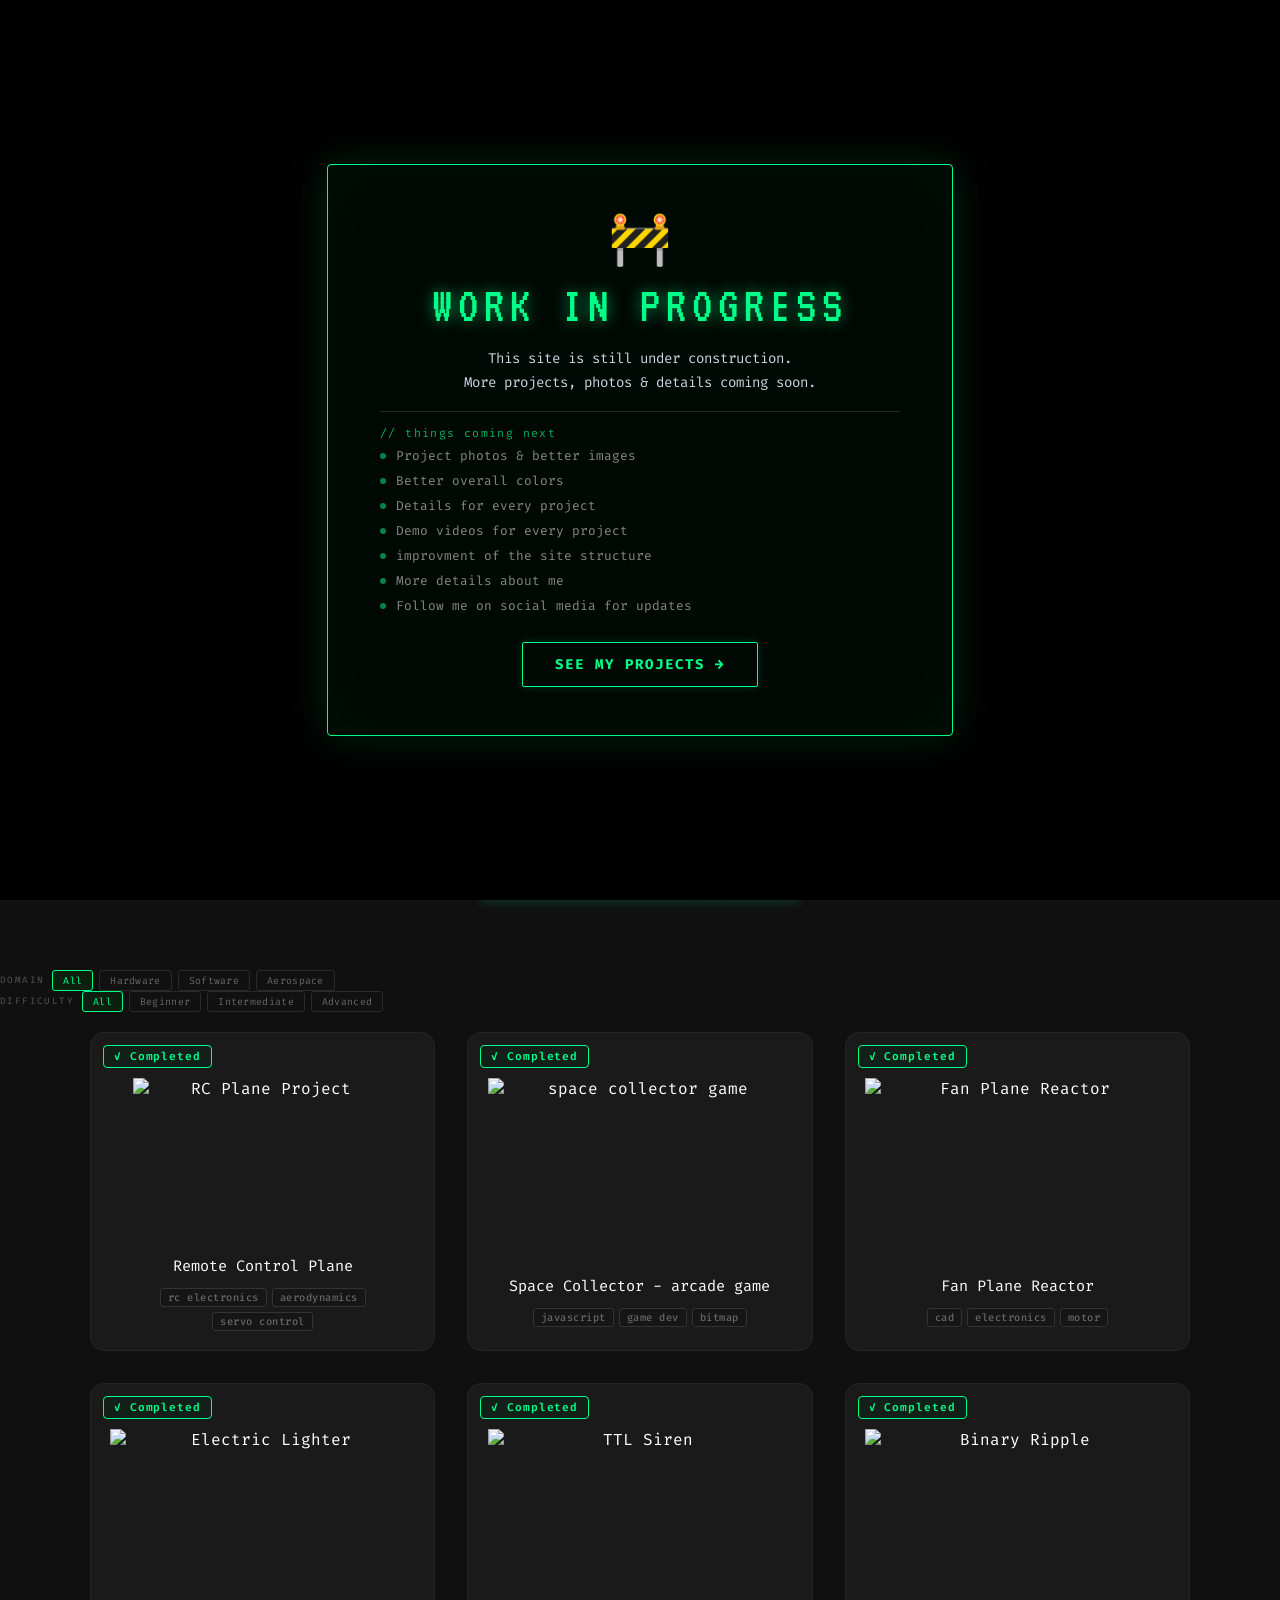
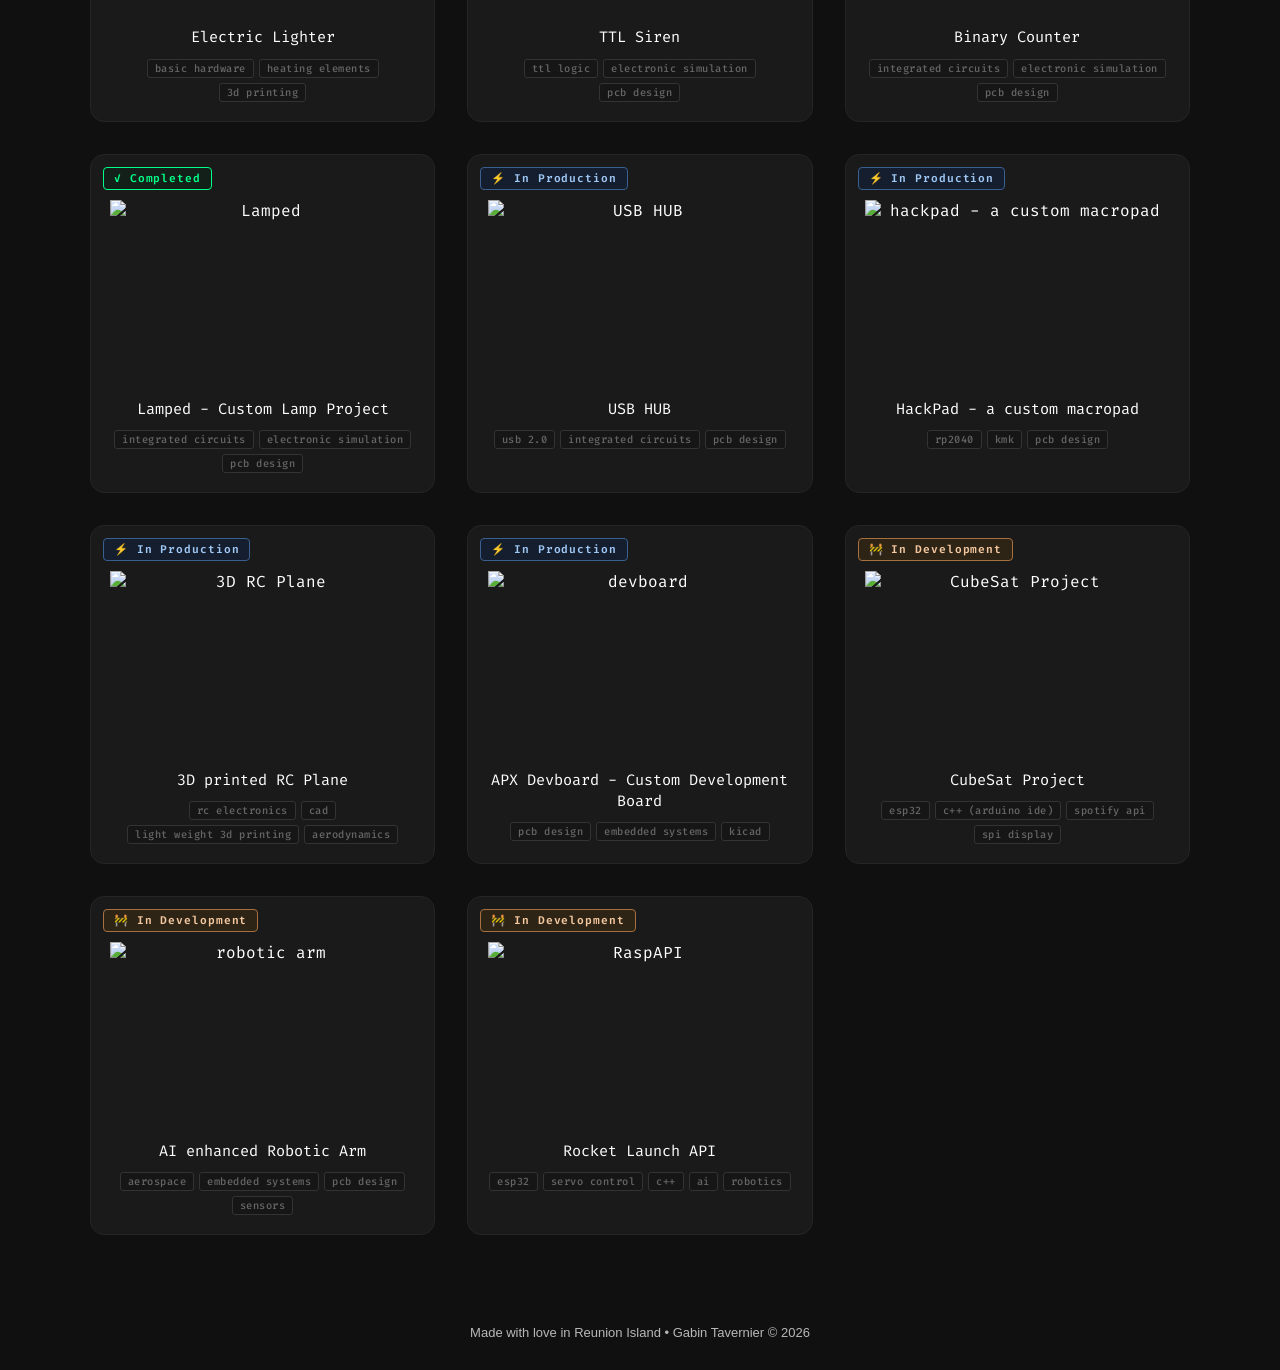
==== commit abbdf9a7: "Add files via upload" ====
--- a/index.html
+++ b/index.html
@@ -1,19 +1,17 @@
 <!DOCTYPE html>
-<html lang="en">
-    <head>
-        <link rel="icon" type="image/x-icon" href="images/favicon.ico">
-        <link rel="stylesheet" href="main.css">
-        <meta charset="UTF-8">
-        <meta name="viewport" content="width=device-width, initial-scale=1.0">
-        <meta name="description" content="Portfolio of Gabin Tavernier — student maker focused on aerospace, electronics, and embedded projects.">
-        <title>GABIN TAVERNIER</title>
-    </head>
+<html>
+    <head>
+        <link rel="stylesheet" href="main.css">
+        <meta charset="UTF-8">
+        <meta name="viewport" content="width=device-width, initial-scale=1.0">
+        <title>GABIN TAVERNIER</title>
+    </head>
     <body>
 
-        <!-- Binary background effect -->
-        <canvas id="binary-canvas"></canvas>
-
-        <!-- Full-page WIP splash -->
+        <!-- background with a binary effect (bro is not an hacker lmao)-->
+         <canvas id="binary-canvas"></canvas>
+
+        <!-- page that inform that the website is not finished yet -->
         <div id="wip-splash">
             <canvas id="wip-canvas"></canvas>
             <div id="wip-splash-inner">
@@ -25,175 +23,181 @@
                     <div id="wip-roadmap">
                         <p class="wip-roadmap-label" data-i18n="wip-roadmap-label">// things coming next</p>
                         <ul class="wip-roadmap-list">
-                            <li><span class="wip-roadmap-dot"></span><span data-i18n="wip-r1">Project photos &amp; better images</span></li>
-                            <li><span class="wip-roadmap-dot"></span><span data-i18n="wip-r2">Better overall colors</span></li>
-                            <li><span class="wip-roadmap-dot"></span><span data-i18n="wip-r3">Details for every project</span></li>
-                            <li><span class="wip-roadmap-dot"></span><span data-i18n="wip-r4">Demo videos for every project</span></li>
-                            <li><span class="wip-roadmap-dot"></span><span data-i18n="wip-r5">Improvement of the site structure</span></li>
-                            <li><span class="wip-roadmap-dot"></span><span data-i18n="wip-r6">More details about me</span></li>
-                            <li><span class="wip-roadmap-dot"></span><span data-i18n="wip-r7">Better renders of every project</span></li>
+                            <li><span class="wip-roadmap-dot"></span> <span data-i18n="wip-r1">Projects photos</span></li>
+                            <li><span class="wip-roadmap-dot"></span> <span data-i18n="wip-r2">More project details</span></li>
+                            <li><span class="wip-roadmap-dot"></span> <span data-i18n="wip-r3">New feature</span></li>
+                            <li><span class="wip-roadmap-dot"></span> <span data-i18n="wip-r4">Another upgrade</span></li>
+                            <li><span class="wip-roadmap-dot"></span> <span data-i18n="wip-r5">And much more...</span></li>
+                            <li><span class="wip-roadmap-dot"></span> <span data-i18n="wip-r6">Stay tuned!</span></li>
+                            <li><span class="wip-roadmap-dot"></span> <span data-i18n="wip-r7">Follow me on social media for updates</span></li>
                         </ul>
                     </div>
 
-                    <button id="wip-enter-btn" data-i18n="wip-enter" onclick="document.getElementById('wip-splash').style.display='none'">Enter anyway &rarr;</button>
-                </div>
-            </div>
-        </div>
-        <div id="header">
-            <!-- Desktop nav -->
-            <span id="nav-logo">GABIN TAVERNIER</span>
-            <nav id="nav-desktop">
-                <a href="index.html" class="nav-link active" data-i18n="nav-projects">Projects</a>
-                <a href="about.html" class="nav-link" data-i18n="nav-about">About</a>
-                <a href="skills.html" class="nav-link" data-i18n="nav-skills">Skills</a>
-            </nav>
-            <div id="contact-btn-wrap">
-                <a href="contact.html"><button id="contact-btn" data-i18n="nav-contact">Contact</button></a>
-                <button class="lang-btn">FR</button>
-            </div>
-            <!-- Mobile only -->
-            <button id="hamburger" aria-label="Menu">
-                <span></span>
-                <span></span>
-                <span></span>
-            </button>
-            <h1 id="name"> <div>GABIN TAVERNIER</div> </h1>
-            <h3 id="description" data-i18n="mobile-subtitle"> Student • Maker • Aerospace Enthusiast </h3>
-            <nav id="nav-dropdown">
-                <a href="index.html" class="nav-link active" data-i18n="nav-projects">Projects</a>
-                <a href="about.html" class="nav-link" data-i18n="nav-about">About</a>
-                <a href="skills.html" class="nav-link" data-i18n="nav-skills">Skills</a>
-                <a href="contact.html" class="nav-link" data-i18n="nav-contact">Contact</a>
-                <button class="lang-btn lang-btn-mobile">FR</button>
-            </nav>
-        </div>
-
-        <!-- Hero section -->
-        <div id="hero">
-            <div id="hero-text">
-                <span class="greeting" data-i18n="greeting">Hi, I'm</span>
-                <h1>Gabin Tavernier</h1>
-                <span class="subtitle" data-i18n="hero-subtitle">Student &bull; Maker &bull; Aerospace Enthusiast</span>
-            </div>
-            <img src="images/prayge.png" alt="me" />
-        </div>
-
-        <div id="scroll-down" onclick="document.getElementById('projects').scrollIntoView({behavior:'smooth'})">
-            <span data-i18n="scroll-down-txt">scroll down</span>
-            <svg width="18" height="18" viewBox="0 0 24 24" fill="none" stroke="currentColor" stroke-width="2" stroke-linecap="round" stroke-linejoin="round"><polyline points="6 9 12 15 18 9"/></svg>
-        </div>
-
-        <h2 id="projects" data-i18n="projects-title">MY PROJECTS</h2>
-
-        <div id="project-filters">
-            <div class="filter-group">
-                <span class="filter-label" data-i18n="filter-domain">Domain</span>
-                <button class="filter-btn active" data-filter="domain" data-value="all" data-i18n="filter-all">All</button>
-                <button class="filter-btn" data-filter="domain" data-value="hardware" data-i18n="filter-hardware">Hardware</button>
-                <button class="filter-btn" data-filter="domain" data-value="software" data-i18n="filter-software">Software</button>
-                <button class="filter-btn" data-filter="domain" data-value="aerospace" data-i18n="filter-aerospace">Aerospace</button>
-            </div>
-            <div class="filter-group">
-                <span class="filter-label" data-i18n="filter-difficulty">Difficulty</span>
-                <button class="filter-btn active" data-filter="difficulty" data-value="all" data-i18n="filter-all">All</button>
-                <button class="filter-btn" data-filter="difficulty" data-value="beginner" data-i18n="filter-beginner">Beginner</button>
-                <button class="filter-btn" data-filter="difficulty" data-value="intermediate" data-i18n="filter-inter">Intermediate</button>
-                <button class="filter-btn" data-filter="difficulty" data-value="advanced" data-i18n="filter-advanced">Advanced</button>
-            </div>
-        </div>
-
-        <div class="projects-grid">
-            <!-- ✓ Completed -->
-            <div class="project rc-plane-card" data-key="rc-plane">
-                <span class="done-badge" data-i18n="badge-done">✓ Completed</span>
-                <img src="images/gabin rc plane.png" alt="RC Plane Project" width="200" height="200" />
-                <p data-i18n="proj-rc-plane">Remote Control Plane</p>
-            </div>
-            <div class="project space-collector" data-key="space-collector">
-                <span class="done-badge" data-i18n="badge-done">✓ Completed</span>
-                <img src="images/sprig.png" alt="space collector game" width="300" height="200" />
-                <p data-i18n="proj-space">Space collector - arcade game</p>
-            </div>
-            <div class="project" data-key="fan-reactor">
-                <span class="done-badge" data-i18n="badge-done">✓ Completed</span>
-                <img src="images/fan plane reactor.png" alt="Fan Plane Reactor" width="200" height="200" />
-                <p data-i18n="proj-fan">Fan Plane Reactor</p>
-            </div>
-            <div class="project electric-lighter" data-key="electric-lighter">
-                <span class="done-badge" data-i18n="badge-done">✓ Completed</span>
-                <img src="images/el.png" alt="Electric Lighter" width="200" height="200" />
-                <p data-i18n="proj-lighter">Electric Lighter</p>
-            </div>
-            <div class="project ttl-siren" data-key="ttl-siren">
-                <span class="done-badge" data-i18n="badge-done">✓ Completed</span>
-                <img src="images/TTL.png" alt="TTL Siren" width="200" height="200" />
-                <p data-i18n="proj-ttl">TTL Siren</p>
-            </div>
-            <div class="project binary" data-key="binary">
-                <span class="done-badge" data-i18n="badge-done">✓ Completed</span>
-                <img src="images/binary.png" alt="Binary Ripple" width="200" height="200" />
-                <p data-i18n="proj-binary">Binary Ripple</p>
-            </div>
-            <div class="project lamped" data-key="lamped">
-                <span class="done-badge" data-i18n="badge-done">✓ Completed</span>
-                <img src="images/LAMPED.png" alt="Lamped" width="200" height="200" />
-                <p data-i18n="proj-lamped">Lamped</p>
-            </div>
-            <!-- ⚡ In Production -->
-            <div class="project hackpad" data-key="hackpad">
-                <span class="prod-badge" data-i18n="badge-prod">⚡ In Production</span>
-                <img src="images/rendu hackpad rbg.png" alt="HackPad - a custom macropad" width="230" height="160" />
-                <p data-i18n="proj-hackpad">HackPad - a custom macropad</p>
-            </div>
-            <div class="project rc-plane-3d" data-key="3d-rc-plane">
-                <span class="prod-badge" data-i18n="badge-prod">⚡ In Production</span>
-                <img src="images/3D plane.png" alt="3D Printed RC Plane" width="200" height="200" />
-                <p data-i18n="proj-3dplane">3D Printed RC Plane</p>
-            </div>
-            <!-- 🚧 In Development -->
-            <div class="project devboard" data-key="apx-devboard">
-                <span class="wip-badge" data-i18n="badge-wip">🚧 In Development</span>
-                <img src="images/devboard.png" alt="devboard" width="220" height="150" />
-                <p data-i18n="proj-devboard">APX Devboard - Custom Development Board</p>
-            </div>
-            <div class="project display" data-key="spotify-display">
-                <span class="wip-badge" data-i18n="badge-wip">🚧 In Development</span>
-                <img src="images/display.png" alt="spotify display" width="250" height="160" />
-                <p data-i18n="proj-display">Spotify Display - Real time Music controller</p>
-            </div>
-            <div class="project cubesat" data-key="cubesat">
-                <span class="wip-badge" data-i18n="badge-wip">🚧 In Development</span>
-                <img src="images/cubesat.png" alt="CubeSat Project" width="270" height="270" />
-                <p data-i18n="proj-cubesat">CubeSat Project</p>
-            </div>
-            <div class="project robotic-arm" data-key="robotic-arm">
-                <span class="wip-badge" data-i18n="badge-wip">🚧 In Development</span>
-                <img src="images/arm.png" alt="robotic arm" width="200" height="200" />
-                <p data-i18n="proj-robotic-arm">AI enhanced Robotic Arm</p>
-            </div>
-            <div class="project raspapi" data-key="launch-api">
-                <span class="wip-badge" data-i18n="badge-wip">🚧 In Development</span>
-                <img src="images/raspapi.png" alt="RaspAPI" width="200" height="200" />
-                <p data-i18n="proj-launchapi">Rocket Launch API</p>
+                    <button id="wip-enter-btn" data-i18n="wip-enter">Enter anyway</button>
+                </div>
+            </div>
+        </div> 
+            <div id="header">
+                 <!-- navigation for desktop -->
+                <span id="nav-logo">GABIN TAVERNIER</span>
+                <nav id="desktop">
+                    <a href="index.html" class="nav-link active" data-i18n="nav-projects">Projects</a>
+                    <a href="about.html" class="nav-link" data-i18n="nav-about">About</a>
+                    <a href="skills.html" class="nav-link" data-i18n="nav-skills">Skills</a>
+                </nav>
+                <div id="contact-btn-wrap">
+                    <a href="contact.html"><button id="contact-btn" data-i18n="nav-contact">Contact</button></a>
+                    <button class="lang-btn">FR</button>
+                </div>
+                <!---navigation for mobile-->
+                <button id="hamburger" aria-label="Menu">
+                    <span></span>
+                    <span></span>
+                    <span></span>
+                </button>
+                <h1 id="name"> <div>GABIN TAVERNIER</div></h1>
+                <h3 id="description" data-i18n="mobile-subtitle"> Student, Maker, Aerospace enthusiast</h3>
+                <nav id="nav-dropdown">
+                    <a href="index.html" class="nav-link-active" data-i18n="nav-projects">Projects</a>
+                    <a href="about.html" class="nav-link" data-i18n="nav-about">About</a>
+                    <a href="skills.html" class="nav-link" data-i18n="nav-skills">Skills</a>
+                    <a href="contact.html" class="nav-link" data-i18n="nav-contact">Contact</a>
+                    <button class="lang-btn lang-btn-mobile">FR</button>
+                </nav>
+            </div>
+
+            <!---hero section-->
+            <div id="hero">
+                <div id="hero-text">
+                    <span class="greeting" data-i18n="greeting">Hi, I'm</span>
+                    <h1>Gabin Tavernier</h1>
+                    <span class="subtitle" data-i18n="hero-subtitle">Student, Maker, Aerospace enthusiast</span>
+                </div>
             </div>
             
-
-        </div>
-
-        <!-- Fenêtre modale projet -->
-        <div id="modal-bg" class="modal-bg" style="display:none;">
-            <div class="modal" id="modal-content">
-                <button class="modal-close" id="modal-close" aria-label="Fermer">&times;</button>
-                <div id="modal-body">
-                    <!-- Le contenu du projet s'affichera ici -->
-                </div>
-            </div>
-        </div>
-
-       <script src="script.js" defer></script> 
-<footer class="site-footer">
-  <p>Made with love in Reunion Island • Gabin © 2026</p>
-</footer>
-    </body>
-</html>
-
+            <div id="scroll-down" onclick="document.getElementById('projects').scrollIntoView({behavior:'smooth'})"style="cursor:pointer;">
+                <span data-i18n="scroll-down-txt">Scroll down</span>
+                <svg width="18" height="18" viewBox="0 0 24 24" fill="none" stroke="currentColor" stroke-width="2" stroke-linecap="round" stroke-linejoin="round"><polyline points="6 9 12 15 18 9"/></svg>
+            </div>
+
+            <h2 id="projects" data-i18n="projects-title">MY PROJECTS</h2>
+
+            <div id="projects-filters">
+                <div class="filter-group">
+                    <span class="filter-label" data-i18n="filter">Domain</span>
+                    <button class="filter-btn active" data-filter="domain" data-value="all" data-i18n="filter-all">All</button>
+                    <button class="filter-btn" data-filter="domain" data-value="hardware" data-i18n="filter-hardware">Hardware</button>
+                    <button class="filter-btn" data-filter="domain" data-value="software" data-i18n="filter-software">Software</button>
+                    <button class="filter-btn" data-filter="domain" data-value="aerospace" data-i18n="filter-aerospace">Aerospace</button>
+                </div>
+                <div class="filter-group">
+                    <span class="filter-label" data-i18n="filter-difficulty">Difficulty</span>
+                    <button class="filter-btn active" data-filter="difficulty" data-value="all" data-i18n="filter-all">All</button>
+                    <button class="filter-btn" data-filter="difficulty" data-value="beginner" data-i18n="filter-beginner">Beginner</button>
+                    <button class="filter-btn" data-filter="difficulty" data-value="intermediate" data-i18n="filter-intermediate">Intermediate</button>
+                    <button class="filter-btn" data-filter="difficulty" data-value="advanced" data-i18n="filter-advanced">Advanced</button> 
+                </div>
+            </div>
+
+            <div class="projects-grid">
+                <!---completed projects-->
+                <div class="project rc-plane-card" data-key="rc-plane">
+                    <span class="done-badge" data-i18n="badge-done">✓ Completed</span>
+                    <img src="images/gabin rc plane.png" alt="RC Plane Project" width="200" height="200" />
+                    <p data-i18n="proj-rc-plane">Remote Control Plane</p>
+                </div>
+                <div class="project space-collector" data-key="space-collector">
+                    <span class="done-badge" data-i18n="badge-done">✓ Completed</span>
+                    <img src="images/sprig.png" alt="space collector game" width="300" height="200" />
+                    <p data-i18n="proj-space-collector">Space Collector - arcade game</p>
+                </div>
+                <div class="project" data-key="fan-reactor">
+                    <span class="done-badge" data-i18n="badge-done">✓ Completed</span>
+                    <img src="images/fan plane reactor.png" alt="Fan Plane Reactor" width="200" height="200"/>
+                    <p data-i18n="proj-fan">Fan plane Reactor</p>
+                </div>
+                <div class="project electric-lighter" data-key="electric-lighter">
+                    <span class="done-badge" data-i18n="badge-done">✓ Completed</span>
+                    <img src="images/el.png" alt="Electric Lighter" width="200" height="200"/>
+                    <p data-i18n="proj-lighter">Electric Lighter</p>
+                </div>
+                <div class="project ttl-siren" data-key="ttl-siren">
+                    <span class="done-badge" data-i18n="badge-done">✓ Completed</span>
+                    <img src="images/TTL.png" alt="TTL Siren" width="200" height="200" />
+                    <p data-i18n="proj-ttl">TTL siren</p>
+                </div>
+                <div class="project binary" data-key="binary">
+                    <span class="done-badge" data-i18n="badge-done">✓ Completed</span>
+                    <img src="images/binary.png" alt="Binary Ripple" width="200" height="200"/>
+                    <p data-i18n="proj-binary">Binary Ripple</p>
+                </div>
+                <div class="project lamped" data-key="lamped">
+                    <span class="done-badge" data-i18n="badge-done">Completed</span>
+                    <img src="images/LAMPED.png" alt="Lamped" width="200" height="200"/>
+                    <p data-i18n="proj-lamped">Lamped</p>
+                </div>
+                <div class="project usb" data-key="usb">
+                    <span class="prod-badge" data-i18n="badge-prod">⚡ In production</span>
+                    <img src="images/usb_hub.png" alt="USB HUB" width="200" height="200"/>
+                    <p data-i18n="proj-usb">USB HUB</p>
+                </div>
+                <div class="project hackpad" data-key="hackpad">
+                    <span class="prod-badge" data-i18n="badge-prod">⚡ In production</span>
+                    <img src="images/rendu hackpad rbg.png" alt="hackpad - a custom macropad" width="230" height="160"/>
+                    <p data-i18n="proj-hackpad">Hackpad- a custom macropad</p>
+                </div>
+                <div class="project" data-key="3d-rc-plane">
+                    <span class="prod-badge" data-i18n="badge-prod">⚡ In production</span>
+                    <img src="images/3D plane.png.png" alt="3D RC Plane" width="200" height="200"/>
+                    <p data-i18n="proj-3d-rc-plane">3D printed RC Plane</p>
+                    </div>
+                <div class="project devboard" data-key="apx-devboard">
+                    <span class="prod-badge" data-i18n="badge-prod">⚡ In production</span>
+                    <img src="images/devboard.png" alt="devboard" width="200" height="200"/>
+                    <p data-i18n="proj-devboard">APX Devboard - Custom Development Board</p>
+                </div>
+                <div class="project cubesat" data-key="cubesat">
+                    <span class="wip-badge" data-i18n="badge-wip">🚧 In Development</span>
+                    <img src="images/cubesat.png" alt="CubeSat Project" width="270" height="270"/>
+                    <p data-i18n="proj-cubesat">CubeSat Project</p>
+                </div>
+                <div class="project robotic-arm" data-key="robotic-arm">
+                    <span class="wip-badge" data-i18n="badge-wip">🚧 In Development</span>
+                    <img src="images/arm.png" alt="robotic arm" width="200" height="200"/>
+                    <p data-i18n="proj-robotic-arm">AI enhanced Robotic Arm</p>
+                 </div>
+                 <div class="project raspapi" data-key="launch-api">
+                    <span class="wip-badge" data-i18n="badge-wip">🚧 In Development</span>
+                    <img src="images/raspapi.png" alt="RaspAPI" width="200" height="200"/>
+                    <p data-i18n="proj-launchapi">Rocket Launch API</p>
+                </div>
+
+            
+            </div>
+
+             <!-- project modal window-->
+            <div id="modaal-bg" class="modal-bg" style="display:none;">
+                <div class="modal" id="modal-content">
+                    <button class="modal-close" id="modal-close" aria-label="Close">&times;</button>
+                    <div id="modal-body">
+                        <!--project content here-->
+                    </div>
+                </div>
+            </div>
+        
+
+            <script src="script.js" defer></script>
+<footer style="
+  margin-top: 60px;
+  padding: 30px 20px;
+  text-align: center;
+  font-family: -apple-system, BlinkMacSystemFont, 'Segoe UI', sans-serif;
+  font-size: 13px;
+  color: rgba(255, 255, 255, 0.7);
+  ">
+  <p style="margin: 0;">
+    Made with love in Reunion Island • Gabin Tavernier © 2026
+  </p>  
+</footer>                       
+    </body>
+</html>
--- a/main.css
+++ b/main.css
@@ -18,6 +18,26 @@
 html {
     margin: 0;
     padding: 0;
+    scrollbar-width: thin;
+    scrollbar-color: #7a7a7a #111111;
+}
+
+html::-webkit-scrollbar {
+    width: 10px;
+}
+
+html::-webkit-scrollbar-track {
+    background: #111111;
+}
+
+html::-webkit-scrollbar-thumb {
+    background: linear-gradient(180deg, #8b8b8b 0%, #6a6a6a 100%);
+    border-radius: 12px;
+    border: 2px solid #111111;
+}
+
+html::-webkit-scrollbar-thumb:hover {
+    background: linear-gradient(180deg, #a0a0a0 0%, #7a7a7a 100%);
 }
 
 #binary-canvas {
@@ -592,7 +612,8 @@
 .project:hover {
     transform: translateY(-4px);
     background: #212121;
-    border-color: #333333;
+    border-color: #00ff88;
+    box-shadow: 0 0 18px rgba(0, 255, 136, 0.32);
 }
 
 .wip-badge {
@@ -615,9 +636,9 @@
     position: absolute;
     top: 12px;
     left: 12px;
-    background: #162416;
-    color: #a8f0c0;
-    border: 1px solid #407a50;
+    background: #122019;
+    color: #00ff88;
+    border: 1px solid #00ff88;
     font-size: 0.7rem;
     font-weight: 600;
     padding: 3px 10px;
@@ -651,6 +672,10 @@
     margin-bottom: 0.8rem;
     width: 100%;
     height: 180px;
+    border-radius: 0;
+    padding: 0;
+    border: none;
+    box-sizing: border-box;
     object-fit: contain;
     object-position: center center;
     transition: transform 0.2s ease;
@@ -729,6 +754,27 @@
     min-width: 280px;
     border: 1px solid #2a2a2a;
     text-align: center;
+    scrollbar-width: thin;
+    scrollbar-color: #8a8a8a #121212;
+}
+
+.modal::-webkit-scrollbar {
+    width: 10px;
+}
+
+.modal::-webkit-scrollbar-track {
+    background: #111111;
+    border-radius: 12px;
+}
+
+.modal::-webkit-scrollbar-thumb {
+    background: linear-gradient(180deg, #9a9a9a 0%, #727272 100%);
+    border-radius: 12px;
+    border: 2px solid #111111;
+}
+
+.modal::-webkit-scrollbar-thumb:hover {
+    background: linear-gradient(180deg, #b0b0b0 0%, #888888 100%);
 }
 
 #modal-body h2 {
@@ -848,7 +894,7 @@
 
 /* Per-card accent colors */
 .skill-card--prog   { --accent: #818cf8; }
-.skill-card--hw     { --accent: #34d399; }
+.skill-card--hw     { --accent: #00ff88; }
 .skill-card--pcb    { --accent: #38bdf8; }
 .skill-card--soft   { --accent: #fbbf24; }
 .skill-card--domain { --accent: #fb923c; }
@@ -869,14 +915,14 @@
 }
 
 .skill-card--prog   .tag { background: #18173a; color: #a5b4fc; border-color: #2a2856; }
-.skill-card--hw     .tag { background: #0c2a1f; color: #6ee7b7; border-color: #1a3d2e; }
+.skill-card--hw     .tag { background: #122019; color: #54d992; border-color: #3fb877; }
 .skill-card--pcb    .tag { background: #0c2038; color: #7dd3fc; border-color: #163050; }
 .skill-card--soft   .tag { background: #2e2308; color: #fcd34d; border-color: #3d3010; }
 .skill-card--domain .tag { background: #2c1a04; color: #fdba74; border-color: #3e260a; }
 
 /* Gray tags inherit muted accent per card */
 .skill-card--prog   .tag--gray { background: #14132e; color: #6366f1; border-color: #252350; }
-.skill-card--hw     .tag--gray { background: #091e16; color: #34d399; border-color: #153528; }
+.skill-card--hw     .tag--gray { background: #122019; color: #54d992; border-color: #3fb877; }
 .skill-card--pcb    .tag--gray { background: #091828; color: #38bdf8; border-color: #122640; }
 .skill-card--soft   .tag--gray { background: #201904; color: #d97706; border-color: #33280a; }
 .skill-card--domain .tag--gray { background: #201200; color: #f97316; border-color: #301d06; }
@@ -967,7 +1013,7 @@
     font-family: 'Fira Code', monospace;
 }
 
-.step-done    { background: #1a3020; color: #86efac; }
+.step-done    { background: #122019; color: #00ff88; border: 1px solid #00ff88; }
 .step-current { background: #1c5a7c; color: #fff; }
 .step-todo    { background: #2a2a2a; color: #666; }
 
@@ -1052,11 +1098,6 @@
 
 .modal-link-github {
     background: #1a1a2e;
-    color: #fff;
-}
-
-.modal-link-hackclub {
-    background: #ec3750;
     color: #fff;
 }
 
@@ -1076,6 +1117,7 @@
     align-items: center;
     gap: 4px;
     margin-left: -80px;
+    transform: translateX(16px);
 }
 
 #nav-desktop .nav-link {
@@ -1088,6 +1130,7 @@
     display: flex;
     align-items: center;
     gap: 10px;
+    transform: translateX(16px);
 }
 
 #contact-btn-wrap a {
@@ -1136,15 +1179,10 @@
     margin-right: auto;
 }
 
-#contact-btn:hover {
-    background: #e5e5e5;
-    transform: translateY(-1px);
-}
-
-.contact-btn-active {
-    background: #2a2a2a !important;
-    color: #ffffff !important;
-}
+#contact-btn:hover {
+    background: #e5e5e5;
+    transform: translateY(-1px);
+}
 
 /* ── Hero section ── */
 #hero {
@@ -1171,7 +1209,7 @@
 
 #hero-text .greeting {
     font-family: 'Fira Code', monospace;
-    font-size: 0.9rem;
+    font-size: 1.6rem;
     color: #00ff88;
     margin: 0 0 0.4rem;
     display: block;
@@ -1184,6 +1222,7 @@
     font-weight: 400;
     color: #ffffff;
     margin: 0 0 0.4rem;
+    margin-left: -5px;
     line-height: 1;
     letter-spacing: 2px;
     display: block;
@@ -1204,7 +1243,7 @@
     50%       { transform: translateY(6px); }
 }
 
-#scroll-down {
+#scroll-down {
     font-family: 'Fira Code', monospace;
     font-size: 0.85rem;
     color: #555555;
@@ -1218,11 +1257,10 @@
     user-select: none;
     padding: 2.5rem 0;
     max-width: 1100px;
-    margin: 0 auto;
-    position: relative;
-    z-index: 2;
-    cursor: pointer;
-}
+    margin: 0 auto;
+    position: relative;
+    z-index: 2;
+}
 
 #scroll-down svg {
     width: 24px;
@@ -1242,7 +1280,11 @@
 }
 
 /* ── Mobile overrides (≤768px) ── */
-@media (max-width: 768px) {
+@media (max-width: 768px) {
+    #binary-canvas {
+        display: none;
+    }
+
     #header {
         display: block;
         padding: 10px 0;
@@ -1260,7 +1302,38 @@
     #hero {
         flex-direction: column;
         padding: 2rem 1.5rem;
+        margin: 2rem 1rem 0;
         text-align: center;
+    }
+
+    .projects-grid {
+        padding: 0 1rem;
+    }
+
+    #project-filters {
+        padding: 0 1rem;
+        gap: 10px 14px;
+    }
+
+    #project-filters .filter-group {
+        width: 100%;
+        justify-content: flex-start;
+    }
+
+    #project-filters .filter-group:nth-child(2) {
+        flex-wrap: nowrap;
+        overflow-x: auto;
+        -webkit-overflow-scrolling: touch;
+        scrollbar-width: none;
+    }
+
+    #project-filters .filter-group:nth-child(2)::-webkit-scrollbar {
+        display: none;
+    }
+
+    #project-filters .filter-group:nth-child(2) .filter-label,
+    #project-filters .filter-group:nth-child(2) .filter-btn {
+        flex-shrink: 0;
     }
 
     #hero-text {
@@ -1280,20 +1353,7 @@
         font-size: 1.8rem;
     }
 
-    .page-content {
-        padding: 1.5rem 1.2rem;
-    }
-}
-
-.site-footer {
-    margin-top: 60px;
-    padding: 30px 20px;
-    text-align: center;
-    font-family: -apple-system, BlinkMacSystemFont, "Segoe UI", sans-serif;
-    font-size: 13px;
-    color: rgba(255, 255, 255, 0.7);
-}
-
-.site-footer p {
-    margin: 0;
-}
+    .page-content {
+        padding: 1.5rem 1.2rem;
+    }
+}
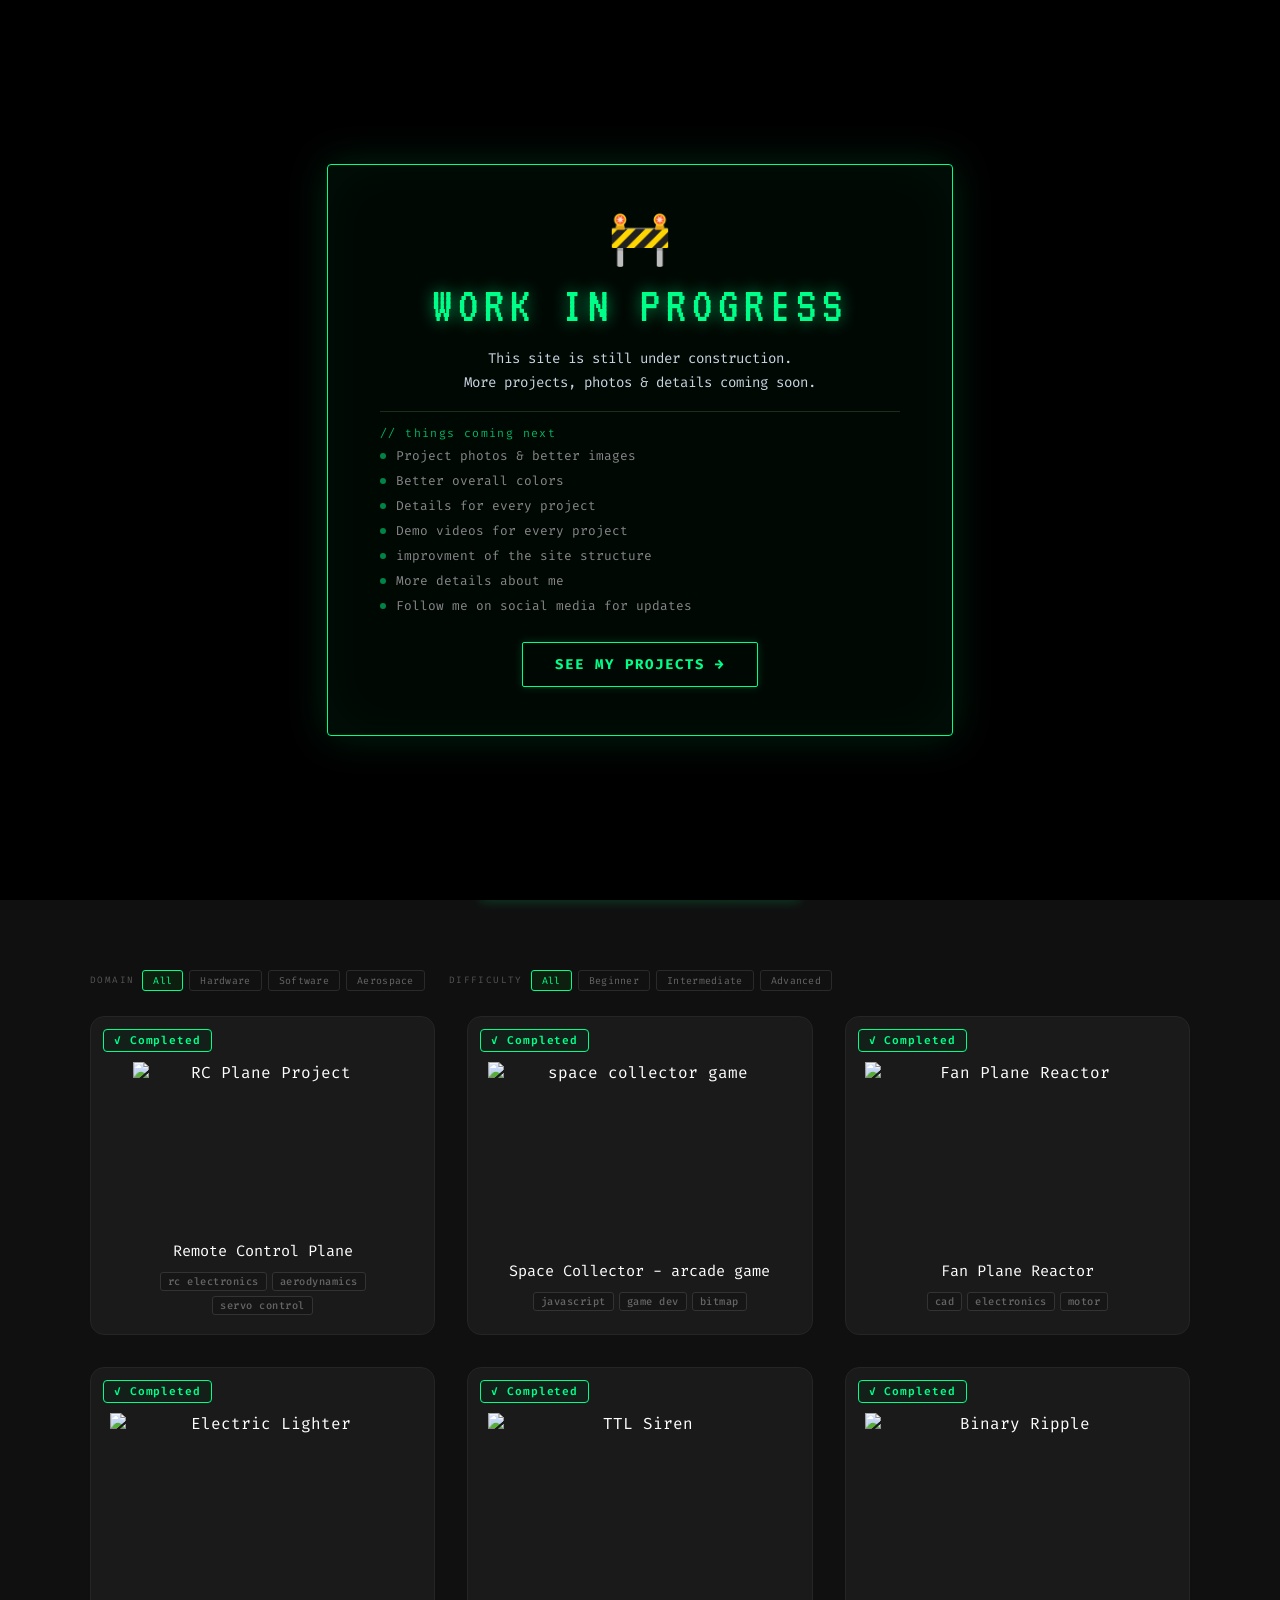
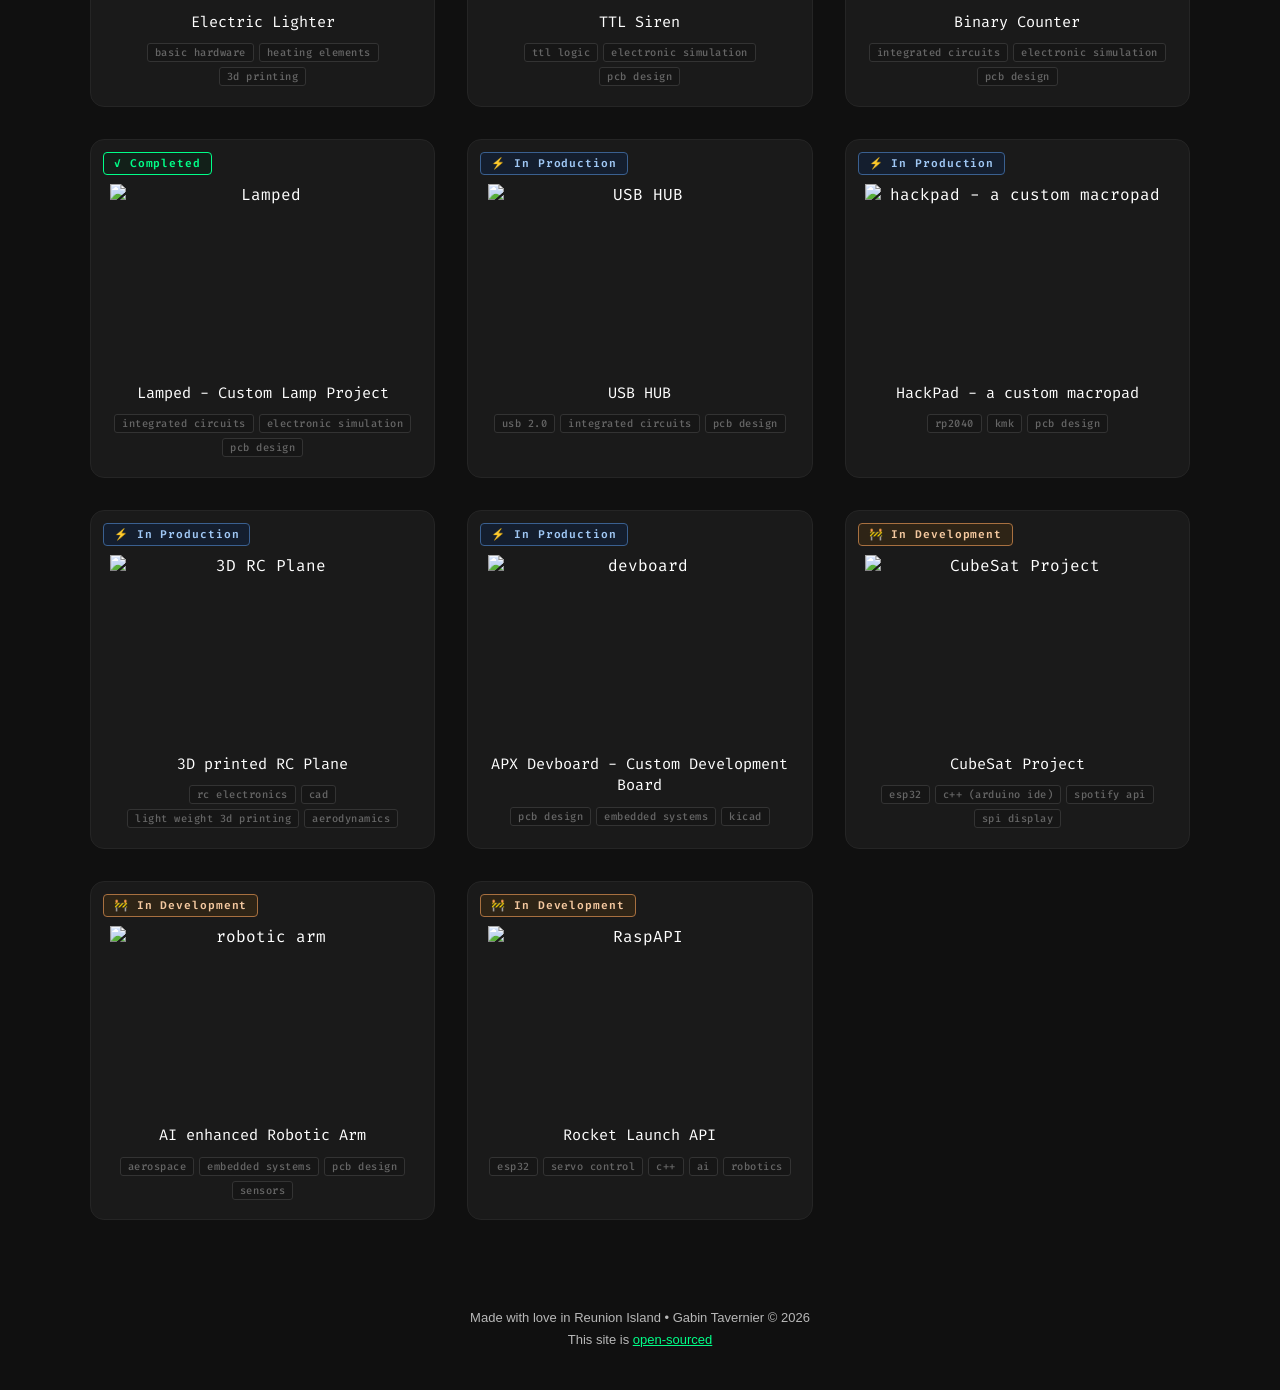
==== commit 84648225: "Add files via upload" ====
--- a/index.html
+++ b/index.html
@@ -82,7 +82,7 @@
 
             <h2 id="projects" data-i18n="projects-title">MY PROJECTS</h2>
 
-            <div id="projects-filters">
+            <div id="project-filters">
                 <div class="filter-group">
                     <span class="filter-label" data-i18n="filter">Domain</span>
                     <button class="filter-btn active" data-filter="domain" data-value="all" data-i18n="filter-all">All</button>
@@ -148,7 +148,7 @@
                 </div>
                 <div class="project" data-key="3d-rc-plane">
                     <span class="prod-badge" data-i18n="badge-prod">⚡ In production</span>
-                    <img src="images/3D plane.png.png" alt="3D RC Plane" width="200" height="200"/>
+                    <img src="images/3D plane.png" alt="3D RC Plane" width="200" height="200"/>
                     <p data-i18n="proj-3d-rc-plane">3D printed RC Plane</p>
                     </div>
                 <div class="project devboard" data-key="apx-devboard">
@@ -198,6 +198,9 @@
   <p style="margin: 0;">
     Made with love in Reunion Island • Gabin Tavernier © 2026
   </p>  
+  <p style="margin-top: 7px;">
+    This site is <a href="https://github.com/gabouin/website">open-sourced</a>
+ </p>
 </footer>                       
     </body>
 </html>
--- a/main.css
+++ b/main.css
@@ -507,6 +507,103 @@
     color: #cccccc;
 }
 
+.contact-or {
+    width: 100%;
+    text-align: center;
+    margin: 1.4rem 0 1.2rem;
+    font-family: 'Fira Code', monospace;
+    font-size: 0.85rem;
+    letter-spacing: 0.18em;
+    color: #666;
+}
+
+.contact-form {
+    margin: 0 auto;
+    width: min(100%, 720px);
+    max-width: 720px;
+    display: grid;
+    gap: 0.55rem;
+    background: rgba(14, 14, 14, 0.9);
+    border: 1px solid #232323;
+    border-radius: 10px;
+    padding: 1.1rem 1.1rem 1.2rem;
+}
+
+.contact-form-title {
+    margin: 0 0 0.5rem;
+    font-family: 'VT323', monospace;
+    letter-spacing: 1px;
+    font-size: 1.65rem;
+    color: #ececec;
+}
+
+.contact-form label {
+    font-size: 0.66rem;
+    letter-spacing: 0.08em;
+    text-transform: uppercase;
+    color: #7b7b7b;
+    font-family: 'Fira Code', monospace;
+}
+
+.contact-form input,
+.contact-form textarea {
+    width: 100%;
+    box-sizing: border-box;
+    border: 1px solid #2e2e2e;
+    border-radius: 7px;
+    background: #111111;
+    color: #d7d7d7;
+    padding: 0.65rem 0.75rem;
+    font-family: 'Fira Code', monospace;
+    font-size: 0.82rem;
+    resize: vertical;
+    transition: border-color 0.15s ease, box-shadow 0.15s ease;
+}
+
+.contact-form input:focus,
+.contact-form textarea:focus {
+    outline: none;
+    border-color: #00ff88;
+    box-shadow: 0 0 0 2px rgba(0, 255, 136, 0.15);
+}
+
+#contact-send-btn {
+    margin-top: 0.4rem;
+    justify-self: start;
+    border: 1px solid #00ff88;
+    background: transparent;
+    color: #00ff88;
+    padding: 0.55rem 1rem;
+    border-radius: 6px;
+    font-family: 'Fira Code', monospace;
+    font-size: 0.75rem;
+    letter-spacing: 0.08em;
+    text-transform: uppercase;
+    cursor: pointer;
+    transition: background 0.15s ease, color 0.15s ease, box-shadow 0.15s ease;
+}
+
+#contact-send-btn:hover {
+    background: rgba(0, 255, 136, 0.08);
+    box-shadow: 0 0 14px rgba(0, 255, 136, 0.2);
+}
+
+.contact-form-status {
+    margin: 0.35rem 0 0;
+    min-height: 1.2em;
+    font-family: 'Fira Code', monospace;
+    font-size: 0.72rem;
+    color: #7a7a7a;
+}
+
+.contact-form-status.ok {
+    color: #54d992;
+}
+
+.contact-form-status.err {
+    color: #ff7373;
+}
+
 .projects-grid {
     display: grid;
     grid-template-columns: repeat(auto-fill, minmax(280px, 1fr));
@@ -815,12 +912,19 @@
 /* ── Skills page ── */
 .skills-grid {
     display: grid;
-    grid-template-columns: repeat(auto-fill, minmax(280px, 1fr));
+    grid-template-columns: 1fr 1fr 1fr;
     gap: 24px;
     margin-top: 2.5rem;
-    max-width: 1100px;
+    max-width: 1300px;
     margin-left: auto;
     margin-right: auto;
+    align-items: stretch;
+}
+
+.skills-col {
+    display: flex;
+    flex-direction: column;
+    gap: 24px;
 }
 
 .skills-row {
@@ -836,7 +940,13 @@
     padding: 1.8rem 2rem 1.6rem;
     text-align: left;
     position: relative;
-    transition: transform 0.2s ease, border-color 0.2s ease, box-shadow 0.2s ease;
+    transition: transform 0.2s ease, border-color 0.2s ease, box-shadow 0.2s ease, opacity 0.3s ease, filter 0.3s ease;
+}
+
+/* Dim other cards when one is hovered */
+.skills-grid:has(.skill-card:hover) .skill-card:not(:hover) {
+    opacity: 0.35;
+    filter: brightness(0.5);
 }
 
 .skill-card:hover {
@@ -871,18 +981,27 @@
     display: flex;
     align-items: flex-start;
     gap: 14px;
-    margin-top: 18px;
+    margin-top: 64px;
+    position: relative;
+    height: 120px;
+    background: rgba(255, 255, 255, 0.02);
+    border-radius: 6px;
+    padding: 8px;
+    overflow: hidden;
 }
 
 .skill-section-label {
-    font-size: 0.56rem;
+    position: absolute;
+    top: 5px;
+    left: 7px;
+    font-size: 0.62rem;
     text-transform: uppercase;
-    letter-spacing: 0.15em;
-    color: #555;
-    min-width: 72px;
-    padding-top: 4px;
-    font-family: 'Fira Code', monospace;
-    flex-shrink: 0;
+    letter-spacing: 0.12em;
+    color: #4a4a4a;
+    font-family: 'Fira Code', monospace;
+    pointer-events: none;
+    z-index: 1;
+    display: block;
 }
 
 .skill-card .tags-list {
@@ -890,6 +1009,9 @@
     margin-top: 0;
     gap: 7px;
     row-gap: 8px;
+    position: relative;
+    width: 100%;
+    height: 100%;
 }
 
 /* Per-card accent colors */
@@ -908,6 +1030,47 @@
     border: 1px solid #2a2a2a;
     color: #bbb;
     transition: border-color 0.15s, color 0.15s;
+    position: absolute;
+    user-select: none;
+    white-space: nowrap;
+}
+
+.skill-card .tag.tag--icon {
+    display: inline-flex;
+    align-items: center;
+    gap: 5px;
+    padding: 4px 9px;
+}
+
+.skill-card .tag .tag-icon {
+    width: 16px;
+    height: 16px;
+    object-fit: contain;
+    flex-shrink: 0;
+}
+
+.skill-card .tag.tag--icon span {
+    font-size: 0.66rem;
+}
+
+/* Section-based visual differentiation */
+.skill-card .tag[data-section] {
+    opacity: 1;
+}
+
+/* First subsection slightly brighter */
+.skill-card .tag[data-section="langs"],
+.skill-card .tag[data-section="mcus"],
+.skill-card .tag[data-section="pcb"],
+.skill-card .tag[data-section="soft"] {
+    opacity: 1;
+}
+
+/* Second subsection slightly dimmer */
+.skill-card .tag[data-section="tech"],
+.skill-card .tag[data-section="3d"] {
+    opacity: 0.75;
+    filter: brightness(0.9);
 }
 
 .skill-card:hover .tag {
@@ -1356,4 +1519,10 @@
     .page-content {
         padding: 1.5rem 1.2rem;
     }
-}
+
+}
+
+footer a,
+footer a:visited {
+    color: #00ff88;
+}
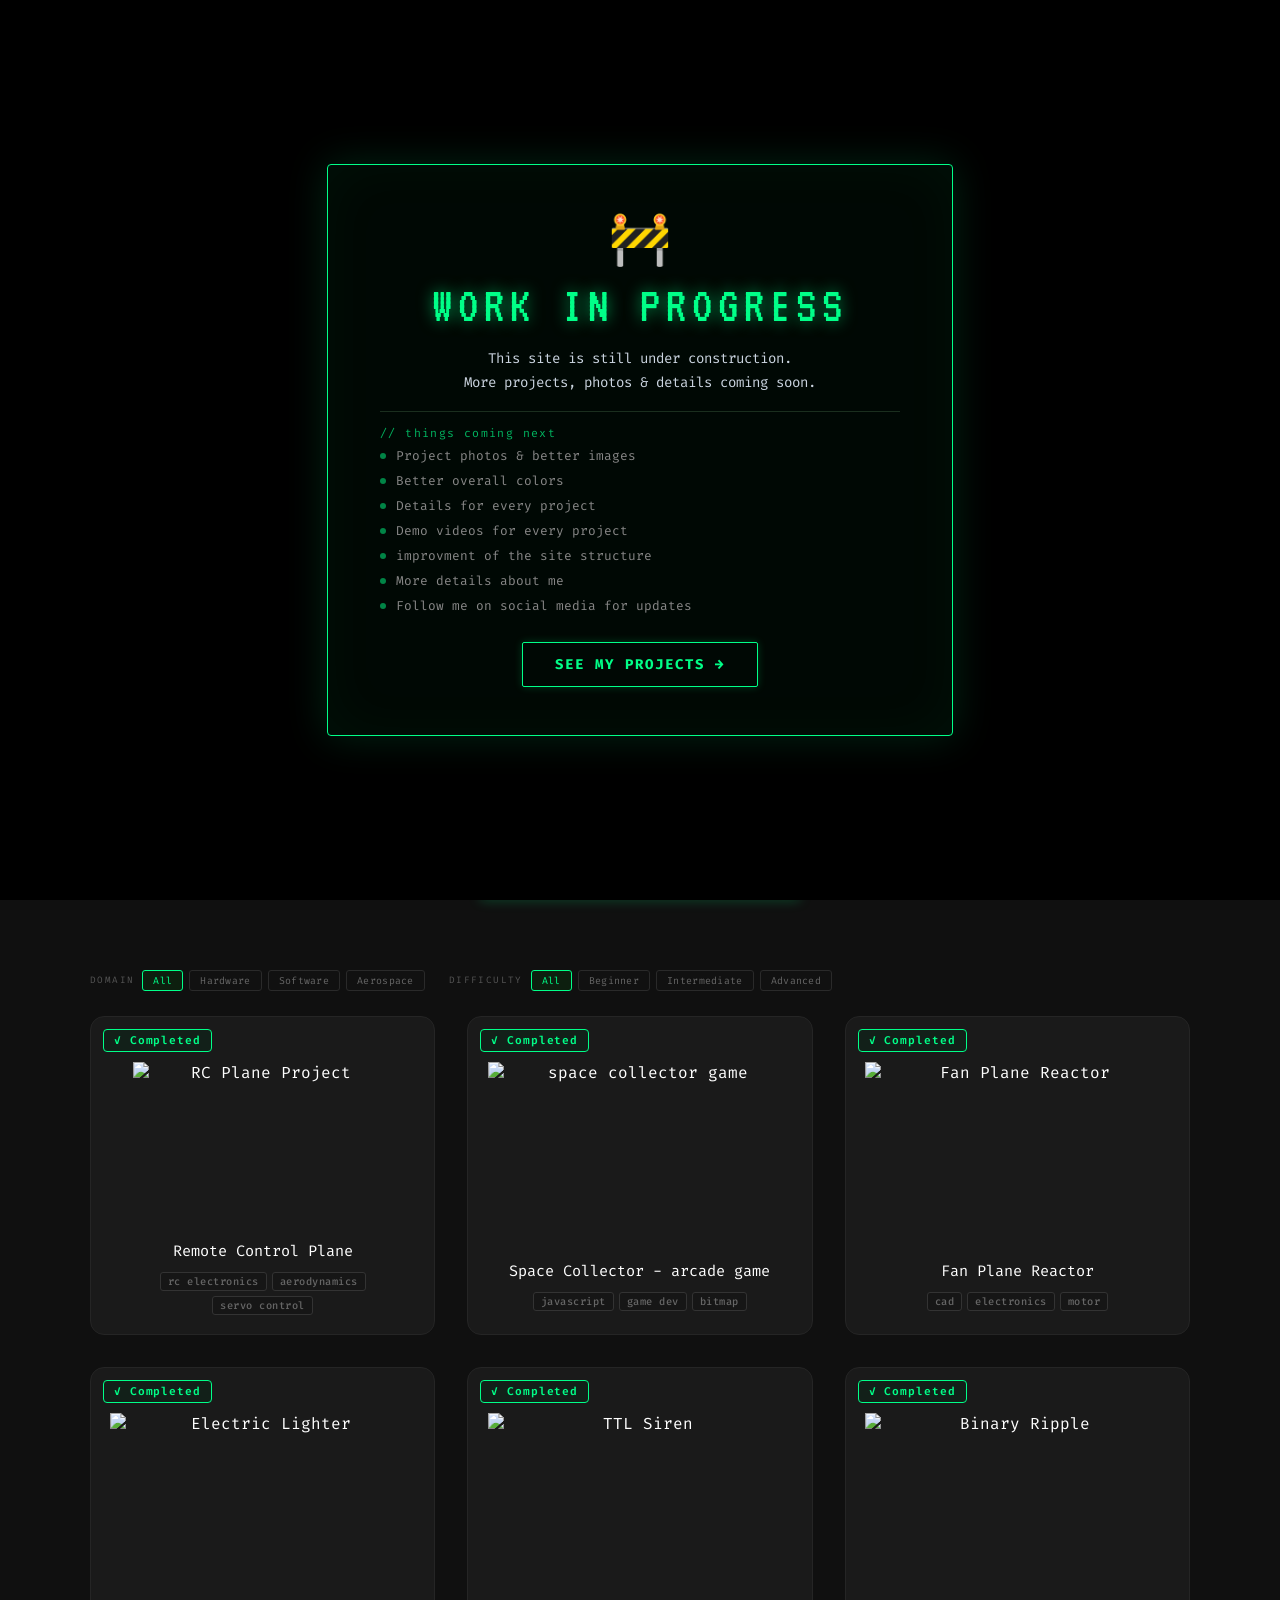
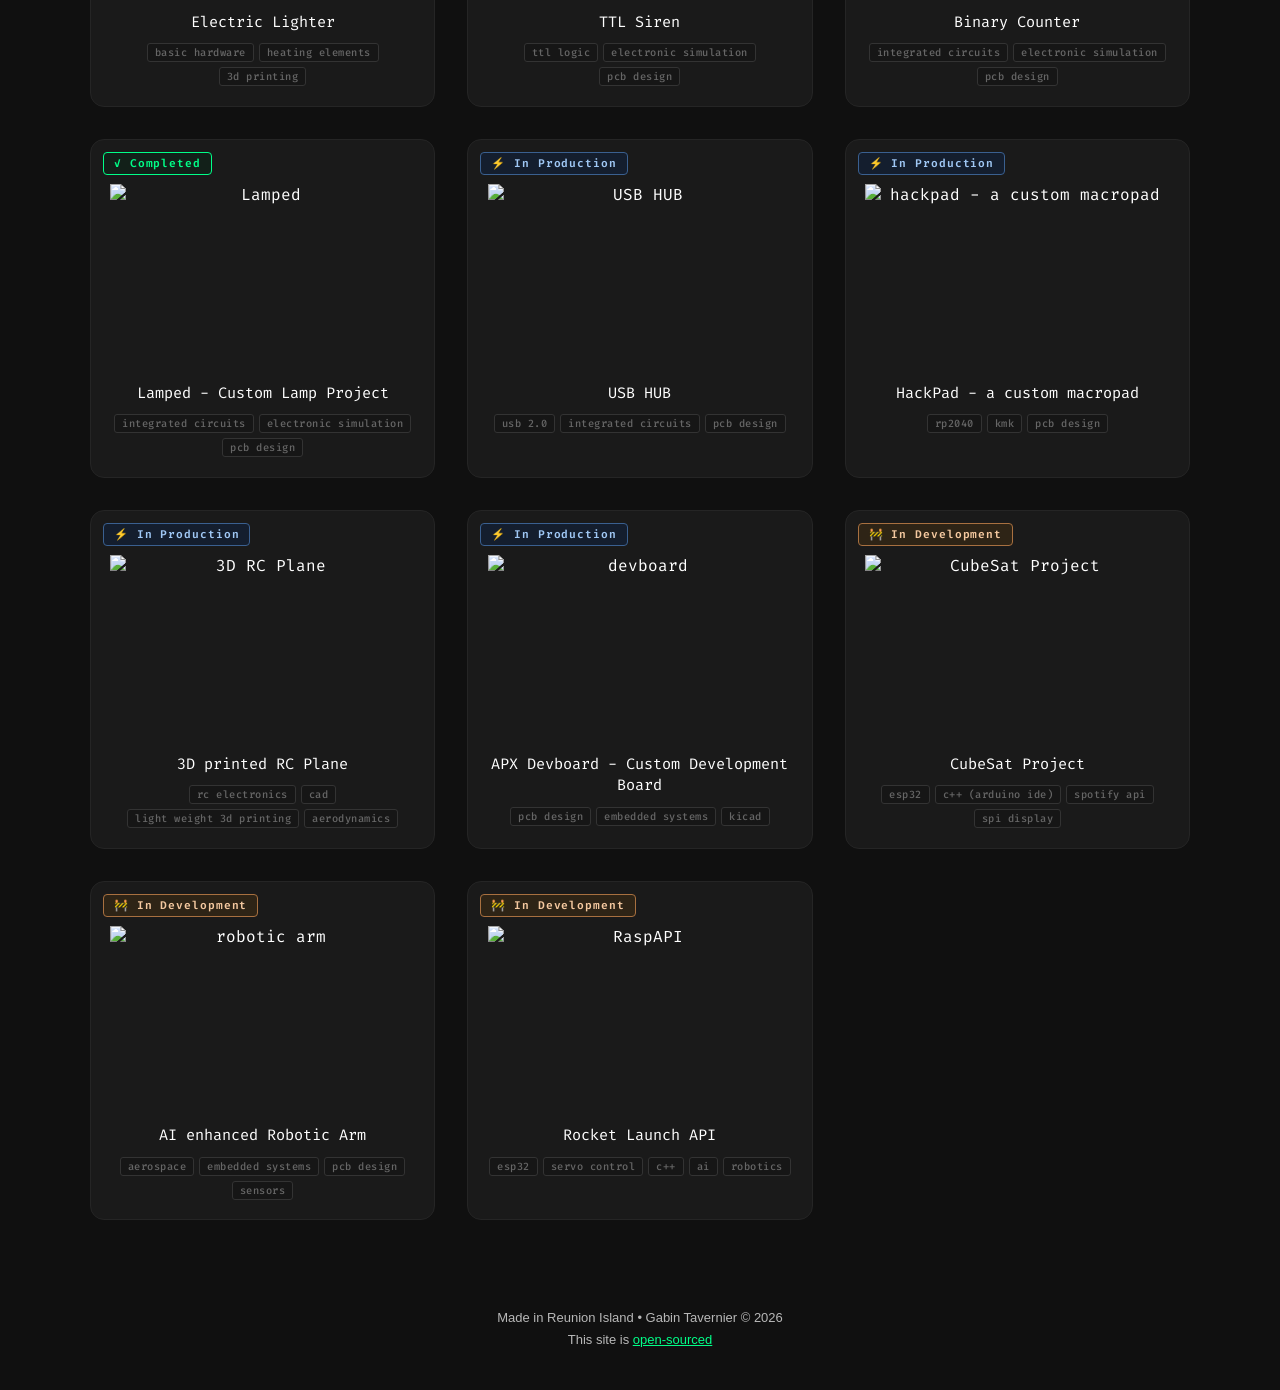
==== commit c1623951: "Update index.html" ====
--- a/index.html
+++ b/index.html
@@ -8,10 +8,10 @@
     </head>
     <body>
 
-        <!-- background with a binary effect (bro is not an hacker lmao)-->
+        
          <canvas id="binary-canvas"></canvas>
 
-        <!-- page that inform that the website is not finished yet -->
+      
         <div id="wip-splash">
             <canvas id="wip-canvas"></canvas>
             <div id="wip-splash-inner">
@@ -38,18 +38,19 @@
             </div>
         </div> 
             <div id="header">
-                 <!-- navigation for desktop -->
+                 
                 <span id="nav-logo">GABIN TAVERNIER</span>
                 <nav id="desktop">
                     <a href="index.html" class="nav-link active" data-i18n="nav-projects">Projects</a>
                     <a href="about.html" class="nav-link" data-i18n="nav-about">About</a>
                     <a href="skills.html" class="nav-link" data-i18n="nav-skills">Skills</a>
+                    <a href="contact.html" class="nav-link" data-i18n="nav-contact">Contact</a>
                 </nav>
                 <div id="contact-btn-wrap">
-                    <a href="contact.html"><button id="contact-btn" data-i18n="nav-contact">Contact</button></a>
+                    <a href="newsletter.html"><button id="contact-btn" data-i18n="nav-newsletter">Newsletter</button></a>
                     <button class="lang-btn">FR</button>
                 </div>
-                <!---navigation for mobile-->
+              
                 <button id="hamburger" aria-label="Menu">
                     <span></span>
                     <span></span>
@@ -62,17 +63,19 @@
                     <a href="about.html" class="nav-link" data-i18n="nav-about">About</a>
                     <a href="skills.html" class="nav-link" data-i18n="nav-skills">Skills</a>
                     <a href="contact.html" class="nav-link" data-i18n="nav-contact">Contact</a>
+                    <a href="newsletter.html" class="nav-link" data-i18n="nav-newsletter">Newsletter</a>
                     <button class="lang-btn lang-btn-mobile">FR</button>
                 </nav>
             </div>
 
-            <!---hero section-->
+           
             <div id="hero">
                 <div id="hero-text">
                     <span class="greeting" data-i18n="greeting">Hi, I'm</span>
-                    <h1>Gabin Tavernier</h1>
+                    <h1 class="hero-name">Gabin Tavernier</h1>
                     <span class="subtitle" data-i18n="hero-subtitle">Student, Maker, Aerospace enthusiast</span>
                 </div>
+                <img class="hero-side-image" src="images/logoapx.png" alt="APX logo">
             </div>
             
             <div id="scroll-down" onclick="document.getElementById('projects').scrollIntoView({behavior:'smooth'})"style="cursor:pointer;">
@@ -100,7 +103,7 @@
             </div>
 
             <div class="projects-grid">
-                <!---completed projects-->
+        
                 <div class="project rc-plane-card" data-key="rc-plane">
                     <span class="done-badge" data-i18n="badge-done">✓ Completed</span>
                     <img src="images/gabin rc plane.png" alt="RC Plane Project" width="200" height="200" />
@@ -175,12 +178,12 @@
             
             </div>
 
-             <!-- project modal window-->
-            <div id="modaal-bg" class="modal-bg" style="display:none;">
+          
+            <div id="modal-bg" class="modal-bg" style="display:none;">
                 <div class="modal" id="modal-content">
                     <button class="modal-close" id="modal-close" aria-label="Close">&times;</button>
                     <div id="modal-body">
-                        <!--project content here-->
+                       
                     </div>
                 </div>
             </div>
@@ -196,7 +199,7 @@
   color: rgba(255, 255, 255, 0.7);
   ">
   <p style="margin: 0;">
-    Made with love in Reunion Island • Gabin Tavernier © 2026
+    Made in Reunion Island • Gabin Tavernier © 2026
   </p>  
   <p style="margin-top: 7px;">
     This site is <a href="https://github.com/gabouin/website">open-sourced</a>
--- a/main.css
+++ b/main.css
@@ -1,7 +1,7 @@
 
 @import url('https://fonts.googleapis.com/css2?family=VT323&family=Fira+Code:wght@300..700&family=Share+Tech+Mono&display=swap');
 
-/* ── Blinking cursor effect ── */
+
 @keyframes blink {
     0%, 100% { opacity: 1; }
     50%       { opacity: 0; }
@@ -49,7 +49,7 @@
     z-index: -1;
 }
 
-/* ── WIP Full-page Splash ── */
+
 #wip-splash {
     position: fixed;
     inset: 0;
@@ -205,7 +205,6 @@
     flex-shrink: 0;
 }
 
-/* Legend button */
 #legend-btn {
     position: fixed;
     bottom: 20px;
@@ -332,6 +331,23 @@
     text-shadow: 0 0 8px rgba(0, 255, 136, 0.4);
 }
 
+#name.name-with-image {
+    align-items: center;
+    gap: 0.7rem;
+    justify-content: center;
+}
+
+#name .name-label {
+    display: inline-block;
+}
+
+#name .name-side-image {
+    width: 48px;
+    height: 48px;
+    object-fit: contain;
+    flex-shrink: 0;
+}
+
 #description {
     margin-top: 0.2em;
     margin-bottom: 0.3em;
@@ -386,7 +402,7 @@
     box-sizing: border-box;
 }
 
-/* Hamburger button — mobile only */
+
 #hamburger {
     display: none;
     position: absolute;
@@ -417,7 +433,7 @@
     transition: transform 0.25s, opacity 0.2s;
 }
 
-/* Hamburger animation when open */
+
 #hamburger.open span:nth-child(1) {
     transform: translateY(7.5px) rotate(45deg);
 }
@@ -430,7 +446,7 @@
     transform: translateY(-7.5px) rotate(-45deg);
 }
 
-/* Dropdown menu */
+
 #nav-dropdown {
     display: none;
     flex-direction: column;
@@ -471,7 +487,7 @@
     font-weight: 700;
 }
 
-/* Page content (about, contact) */
+
 .page-content {
     max-width: 1100px;
     margin: 0 auto;
@@ -616,7 +632,7 @@
     z-index: 2;
 }
 
-/* ── Project filters ── */
+
 #project-filters {
     display: flex;
     flex-wrap: wrap;
@@ -823,7 +839,6 @@
     line-height: 1.5;
 }
 
-/* Style de la modale */
 .modal-bg {
     position: fixed;
     top: 0;
@@ -909,7 +924,7 @@
     color: #772626;
 }
 
-/* ── Skills page ── */
+
 .skills-grid {
     display: grid;
     grid-template-columns: 1fr 1fr 1fr;
@@ -943,7 +958,7 @@
     transition: transform 0.2s ease, border-color 0.2s ease, box-shadow 0.2s ease, opacity 0.3s ease, filter 0.3s ease;
 }
 
-/* Dim other cards when one is hovered */
+
 .skills-grid:has(.skill-card:hover) .skill-card:not(:hover) {
     opacity: 0.35;
     filter: brightness(0.5);
@@ -1014,14 +1029,14 @@
     height: 100%;
 }
 
-/* Per-card accent colors */
+
 .skill-card--prog   { --accent: #818cf8; }
 .skill-card--hw     { --accent: #00ff88; }
 .skill-card--pcb    { --accent: #38bdf8; }
 .skill-card--soft   { --accent: #fbbf24; }
 .skill-card--domain { --accent: #fb923c; }
 
-/* Tags inside skill cards — colored per card */
+
 .skill-card .tag {
     background: #1a1a1a;
     border-radius: 6px;
@@ -1053,12 +1068,12 @@
     font-size: 0.66rem;
 }
 
-/* Section-based visual differentiation */
+
 .skill-card .tag[data-section] {
     opacity: 1;
 }
 
-/* First subsection slightly brighter */
+
 .skill-card .tag[data-section="langs"],
 .skill-card .tag[data-section="mcus"],
 .skill-card .tag[data-section="pcb"],
@@ -1066,7 +1081,7 @@
     opacity: 1;
 }
 
-/* Second subsection slightly dimmer */
+
 .skill-card .tag[data-section="tech"],
 .skill-card .tag[data-section="3d"] {
     opacity: 0.75;
@@ -1083,14 +1098,14 @@
 .skill-card--soft   .tag { background: #2e2308; color: #fcd34d; border-color: #3d3010; }
 .skill-card--domain .tag { background: #2c1a04; color: #fdba74; border-color: #3e260a; }
 
-/* Gray tags inherit muted accent per card */
+
 .skill-card--prog   .tag--gray { background: #14132e; color: #6366f1; border-color: #252350; }
 .skill-card--hw     .tag--gray { background: #122019; color: #54d992; border-color: #3fb877; }
 .skill-card--pcb    .tag--gray { background: #091828; color: #38bdf8; border-color: #122640; }
 .skill-card--soft   .tag--gray { background: #201904; color: #d97706; border-color: #33280a; }
 .skill-card--domain .tag--gray { background: #201200; color: #f97316; border-color: #301d06; }
 
-/* ── Tags ── */
+
 .tags-list {
     display: flex;
     flex-wrap: wrap;
@@ -1122,7 +1137,7 @@
 .tag-tool   { background: #161616; border: 1px solid #333; color: #666; }
 .tag-domain { background: #161616; border: 1px solid #333; color: #666; }
 
-/* ── Progress bar (in modal) ── */
+
 .progress-section {
     margin-top: 16px;
     padding-top: 14px;
@@ -1180,11 +1195,11 @@
 .step-current { background: #1c5a7c; color: #fff; }
 .step-todo    { background: #2a2a2a; color: #666; }
 
-/* ── Modal: images, video, links ── */
+
 .modal-images {
     display: flex;
     flex-direction: column;
-    gap: 0px;
+    gap: 16px;
     margin: 22px 0 4px;
     align-items: center;
 }
@@ -1264,7 +1279,7 @@
     color: #fff;
 }
 
-/* ── Desktop nav elements ── */
+
 #nav-logo {
     font-family: 'VT323', monospace;
     font-size: 26px;
@@ -1347,12 +1362,12 @@
     transform: translateY(-1px);
 }
 
-/* ── Hero section ── */
+
 #hero {
     display: flex;
     align-items: center;
-    justify-content: center;
-    gap: 4rem;
+    justify-content: space-between;
+    gap: 1.2rem;
     background: #1a1a1a;
     border-radius: 24px;
     padding: 2.5rem 3.5rem;
@@ -1367,7 +1382,7 @@
 
 #hero-text {
     text-align: left;
-    flex: 1;
+    flex: 0 1 560px;
 }
 
 #hero-text .greeting {
@@ -1391,6 +1406,15 @@
     display: block;
 }
 
+.hero-side-image {
+    width: 340px;
+    height: 340px;
+    object-fit: contain;
+    flex-shrink: 0;
+    align-self: center;
+    transform: translateX(-1.5rem);
+}
+
 #hero-text .subtitle {
     font-family: 'Share Tech Mono', 'Fira Code', monospace;
     font-size: 0.95rem;
@@ -1400,7 +1424,7 @@
     letter-spacing: 0.05em;
 }
 
-/* ── Scroll down indicator ── */
+
 @keyframes bounce {
     0%, 100% { transform: translateY(0); }
     50%       { transform: translateY(6px); }
@@ -1432,17 +1456,7 @@
     opacity: 0.6;
 }
 
-#hero img {
-    width: 220px;
-    height: 220px;
-    object-fit: contain;
-    border-radius: 16px;
-    background: #212121;
-    padding: 12px;
-    flex-shrink: 0;
-}
-
-/* ── Mobile overrides (≤768px) ── */
+
 @media (max-width: 768px) {
     #binary-canvas {
         display: none;
@@ -1462,8 +1476,13 @@
 
     #name { display: block; }
 
+    #name.name-with-image {
+        display: flex;
+    }
+
     #hero {
         flex-direction: column;
+        justify-content: center;
         padding: 2rem 1.5rem;
         margin: 2rem 1rem 0;
         text-align: center;
@@ -1507,9 +1526,10 @@
         font-size: 2.2rem;
     }
 
-    #hero img {
-        width: 160px;
-        height: 160px;
+    .hero-side-image {
+        width: 230px;
+        height: 230px;
+        transform: none;
     }
 
     #projects {
